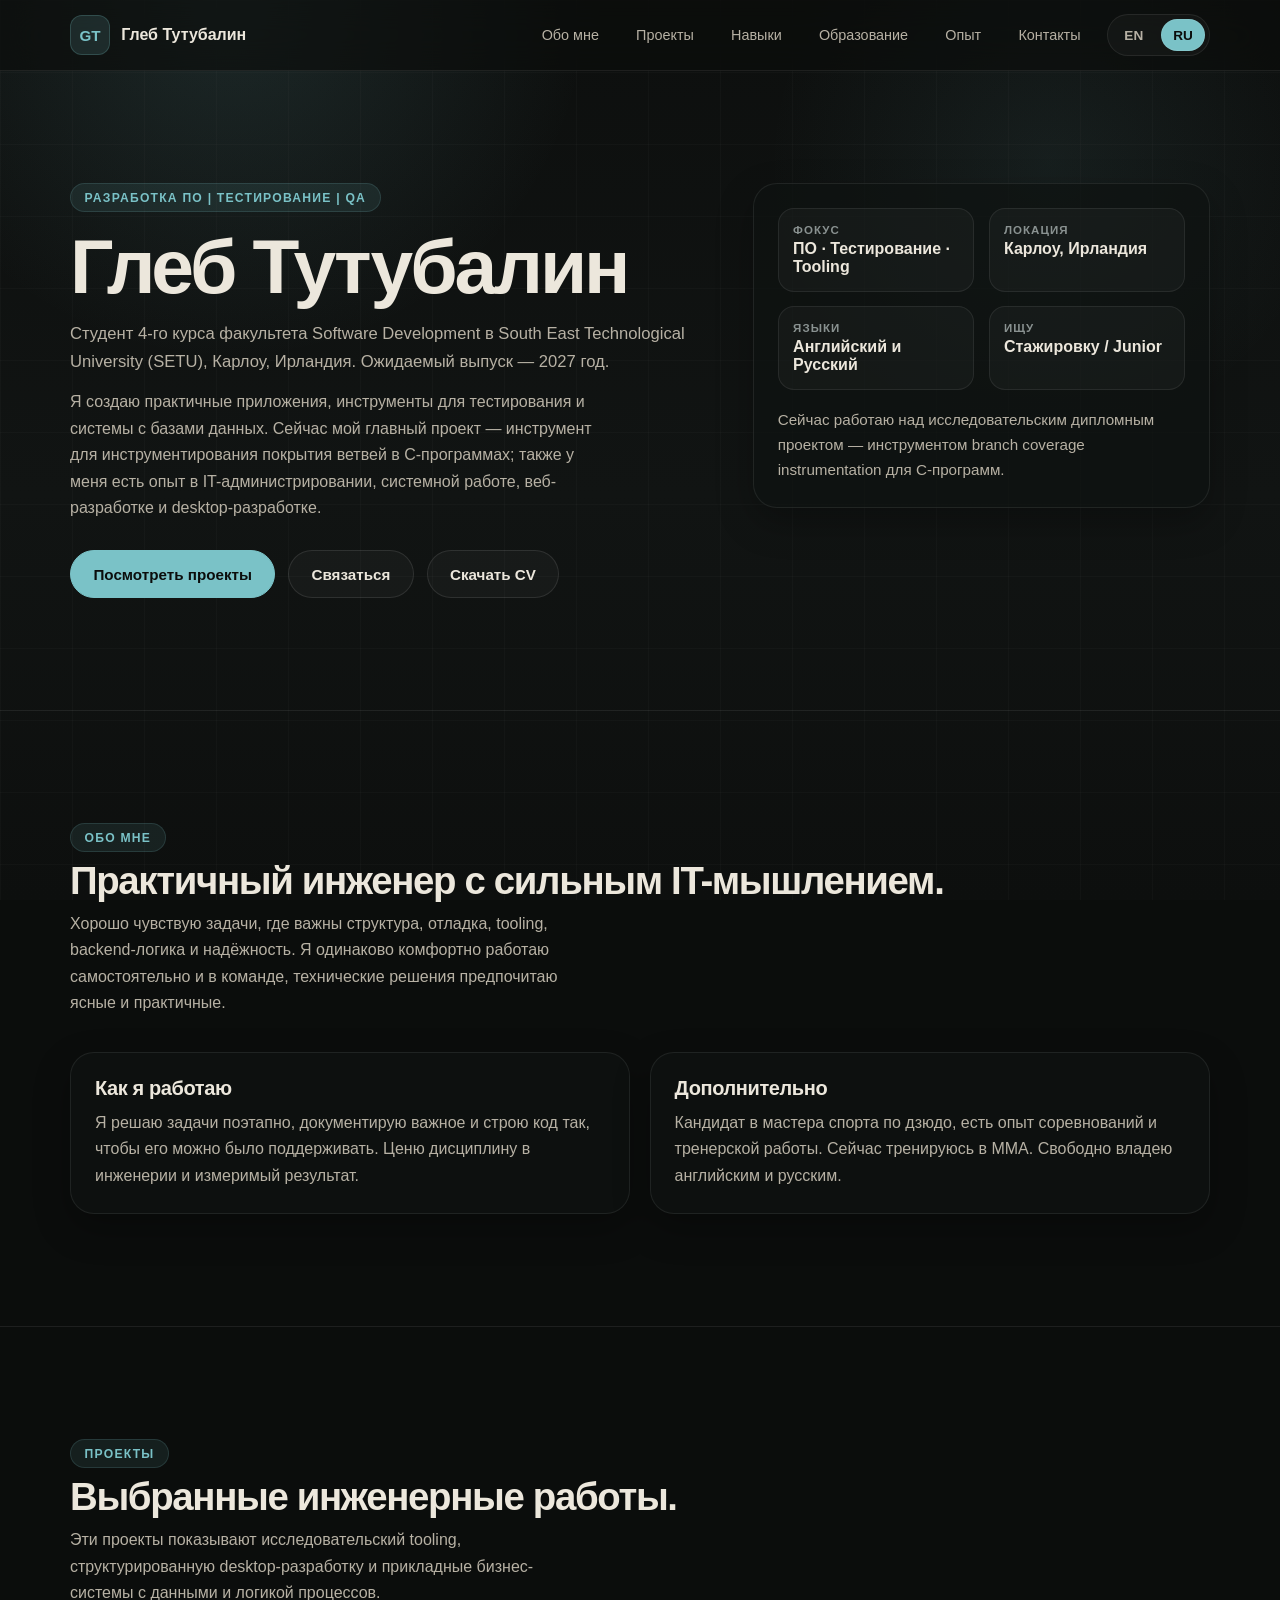
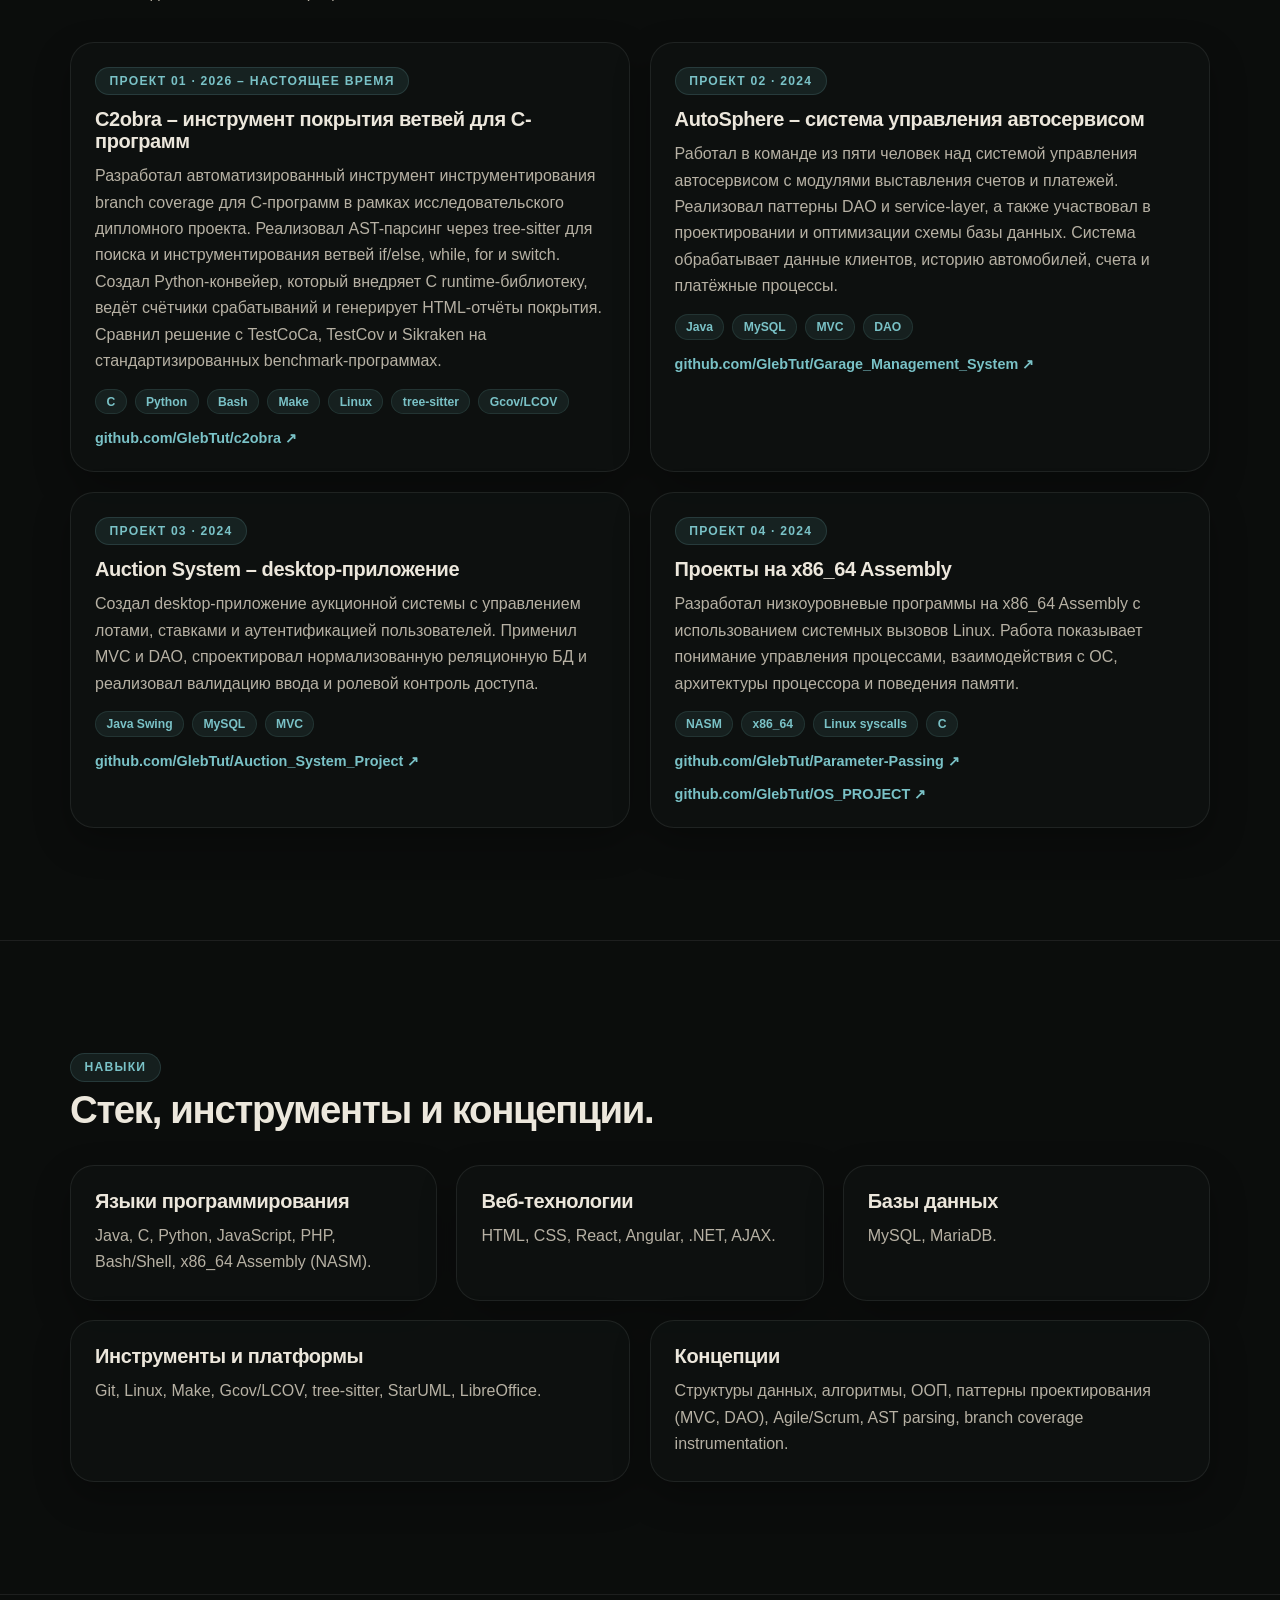
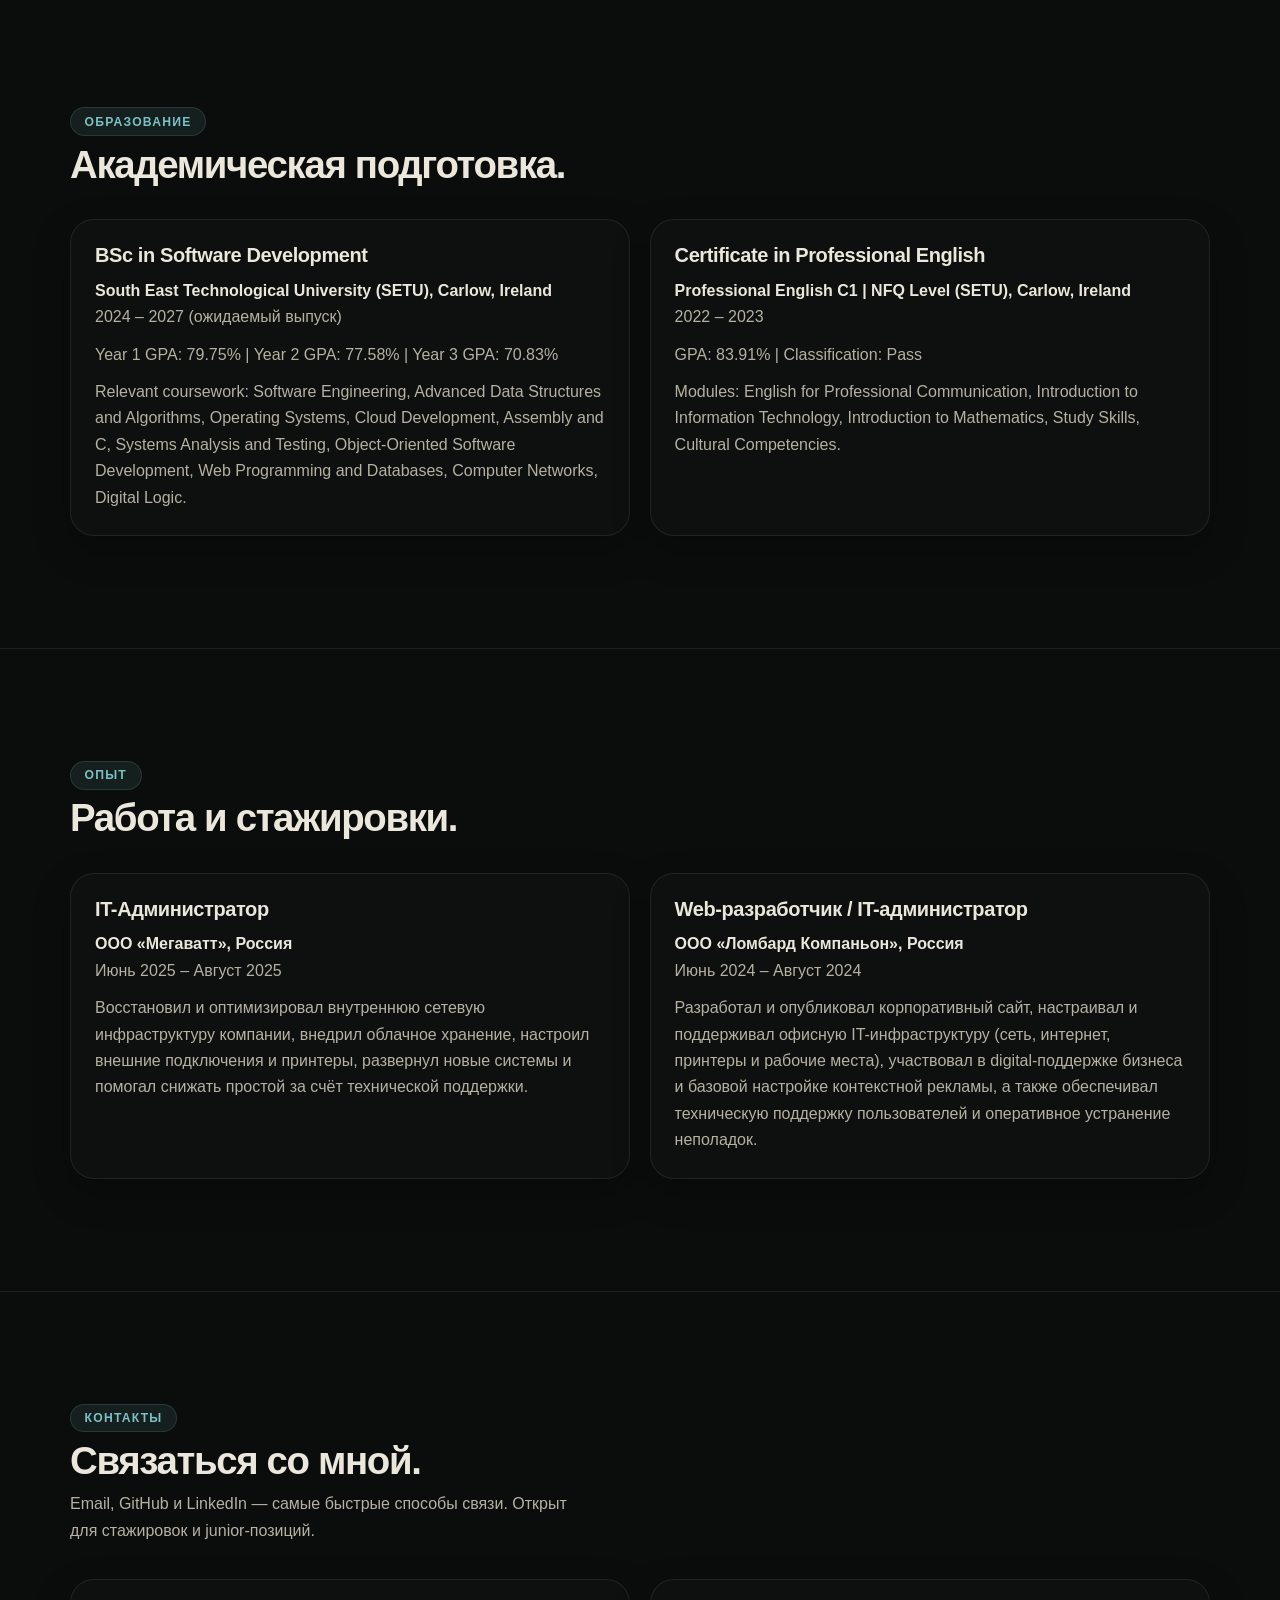
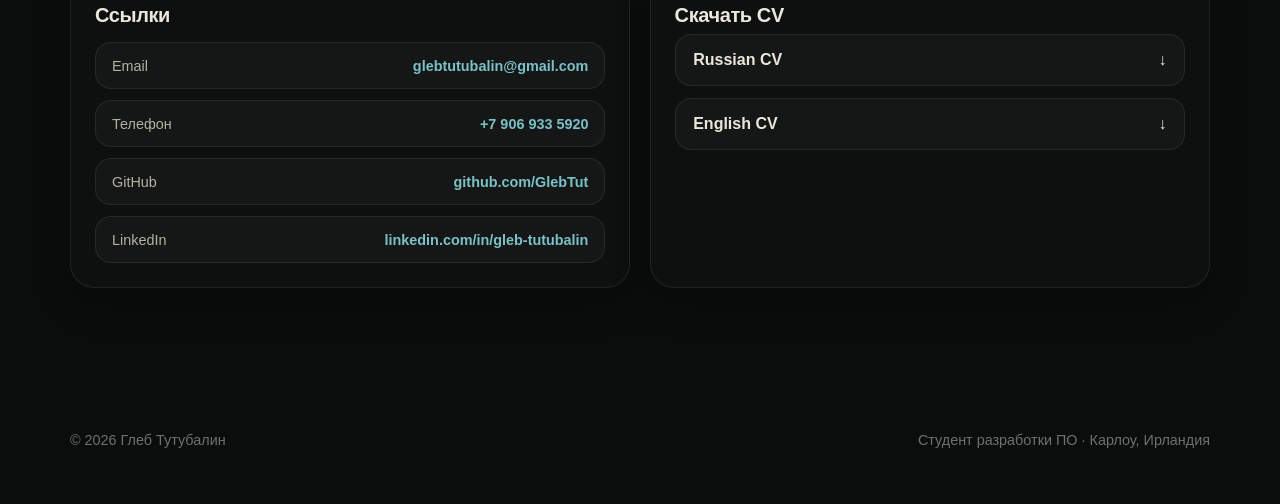
==== ru.html @ ca1bf6e6 "add portfolio website files" ====
<!DOCTYPE html>
<html lang="ru">
<head>
  <meta charset="UTF-8" />
  <meta name="viewport" content="width=device-width, initial-scale=1.0" />
  <title>Глеб Тутубалин | Студент разработки ПО</title>
  <meta name="description" content="Глеб Тутубалин — студент разработки ПО в SETU Carlow. Ориентирован на разработку ПО, тест-инжиниринг, QA и tooling." />
  <link rel="preconnect" href="https://api.fontshare.com">
  <link rel="stylesheet" href="https://api.fontshare.com/v2/css?f[]=satoshi@400,500,700,900&f[]=cabinet-grotesk@500,700,800&display=swap">
  <link rel="stylesheet" href="styles.css">
</head>
<body>
  <header class="topbar">
    <div class="container topbar-inner">
      <a class="brand" href="#top">
        <span class="logo-mark">GT</span><span>Глеб Тутубалин</span>
      </a>
      <nav class="nav">
        <a href="#about">Обо мне</a>
        <a href="#projects">Проекты</a>
        <a href="#skills">Навыки</a>
        <a href="#education">Образование</a>
        <a href="#experience">Опыт</a>
        <a href="#contact">Контакты</a>
        <span class="lang-switch" aria-label="Language switcher">
          <a href="./index.html">EN</a>
          <a class="active" href="./ru.html">RU</a>
        </span>
      </nav>
    </div>
  </header>
  <main>
    <section class="hero" id="top">
      <div class="container hero-grid">
        <div>
          <span class="eyebrow">Разработка ПО | Тестирование | QA</span>
          <h1>Глеб Тутубалин</h1>
          <p class="hero-sub">Студент 4-го курса факультета Software Development в South East Technological University (SETU), Карлоу, Ирландия. Ожидаемый выпуск — 2027 год.</p>
          <p class="hero-copy">Я создаю практичные приложения, инструменты для тестирования и системы с базами данных. Сейчас мой главный проект — инструмент для инструментирования покрытия ветвей в C-программах; также у меня есть опыт в IT-администрировании, системной работе, веб-разработке и desktop-разработке.</p>
          <div class="hero-actions">
            <a class="btn btn-primary" href="#projects">Посмотреть проекты</a>
            <a class="btn btn-ghost" href="#contact">Связаться</a>
            <a class="btn btn-ghost" href="#contact">Скачать CV</a>
          </div>
        </div>
        <aside class="panel">
          <div class="stats">
            <div class="stat">
              <span class="stat-key">Фокус</span>
              <span class="stat-val">ПО · Тестирование · Tooling</span>
            </div>
            <div class="stat">
              <span class="stat-key">Локация</span>
              <span class="stat-val">Карлоу, Ирландия</span>
            </div>
            <div class="stat">
              <span class="stat-key">Языки</span>
              <span class="stat-val">Английский и Русский</span>
            </div>
            <div class="stat">
              <span class="stat-key">Ищу</span>
              <span class="stat-val">Стажировку / Junior</span>
            </div>
          </div>
          <p class="panel-note">Сейчас работаю над исследовательским дипломным проектом — инструментом branch coverage instrumentation для C-программ.</p>
        </aside>
      </div>
    </section>

    <section id="about">
      <div class="container">
        <div class="section-head">
          <span class="eyebrow">Обо мне</span>
          <h2>Практичный инженер с сильным IT-мышлением.</h2>
          <p>Хорошо чувствую задачи, где важны структура, отладка, tooling, backend-логика и надёжность. Я одинаково комфортно работаю самостоятельно и в команде, технические решения предпочитаю ясные и практичные.</p>
        </div>
        <div class="grid2">
          <article class="card">
            <h3>Как я работаю</h3>
            <p>Я решаю задачи поэтапно, документирую важное и строю код так, чтобы его можно было поддерживать. Ценю дисциплину в инженерии и измеримый результат.</p>
          </article>
          <article class="card">
            <h3>Дополнительно</h3>
            <p>Кандидат в мастера спорта по дзюдо, есть опыт соревнований и тренерской работы. Сейчас тренируюсь в MMA. Свободно владею английским и русским.</p>
          </article>
        </div>
      </div>
    </section>

    <section id="projects">
      <div class="container">
        <div class="section-head">
          <span class="eyebrow">Проекты</span>
          <h2>Выбранные инженерные работы.</h2>
          <p>Эти проекты показывают исследовательский tooling, структурированную desktop-разработку и прикладные бизнес-системы с данными и логикой процессов.</p>
        </div>
        <div class="grid2" style="margin-bottom:1.2rem">
          <article class="card">
            <span class="eyebrow">Проект 01 · 2026 – настоящее время</span>
            <h3 style="margin-top:.8rem">C2obra – инструмент покрытия ветвей для C-программ</h3>
            <p>Разработал автоматизированный инструмент инструментирования branch coverage для C-программ в рамках исследовательского дипломного проекта. Реализовал AST-парсинг через tree-sitter для поиска и инструментирования ветвей if/else, while, for и switch. Создал Python-конвейер, который внедряет C runtime-библиотеку, ведёт счётчики срабатываний и генерирует HTML-отчёты покрытия. Сравнил решение с TestCoCa, TestCov и Sikraken на стандартизированных benchmark-программах.</p>
            <div class="tags">
              <span class="tag">C</span>
              <span class="tag">Python</span>
              <span class="tag">Bash</span>
              <span class="tag">Make</span>
              <span class="tag">Linux</span>
              <span class="tag">tree-sitter</span>
              <span class="tag">Gcov/LCOV</span>
            </div>
            <a class="repo-link" href="https://github.com/GlebTut/c2obra" target="_blank" rel="noopener noreferrer">github.com/GlebTut/c2obra ↗</a>
          </article>
          <article class="card">
            <span class="eyebrow">Проект 02 · 2024</span>
            <h3 style="margin-top:.8rem">AutoSphere – система управления автосервисом</h3>
            <p>Работал в команде из пяти человек над системой управления автосервисом с модулями выставления счетов и платежей. Реализовал паттерны DAO и service-layer, а также участвовал в проектировании и оптимизации схемы базы данных. Система обрабатывает данные клиентов, историю автомобилей, счета и платёжные процессы.</p>
            <div class="tags">
              <span class="tag">Java</span>
              <span class="tag">MySQL</span>
              <span class="tag">MVC</span>
              <span class="tag">DAO</span>
            </div>
            <a class="repo-link" href="https://github.com/GlebTut/Garage_Management_System" target="_blank" rel="noopener noreferrer">github.com/GlebTut/Garage_Management_System ↗</a>
          </article>
        </div>
        <div class="grid2">
          <article class="card">
            <span class="eyebrow">Проект 03 · 2024</span>
            <h3 style="margin-top:.8rem">Auction System – desktop-приложение</h3>
            <p>Создал desktop-приложение аукционной системы с управлением лотами, ставками и аутентификацией пользователей. Применил MVC и DAO, спроектировал нормализованную реляционную БД и реализовал валидацию ввода и ролевой контроль доступа.</p>
            <div class="tags">
              <span class="tag">Java Swing</span>
              <span class="tag">MySQL</span>
              <span class="tag">MVC</span>
            </div>
            <a class="repo-link" href="https://github.com/GlebTut/Auction_System_Project" target="_blank" rel="noopener noreferrer">github.com/GlebTut/Auction_System_Project ↗</a>
          </article>
          <article class="card">
            <span class="eyebrow">Проект 04 · 2024</span>
            <h3 style="margin-top:.8rem">Проекты на x86_64 Assembly</h3>
            <p>Разработал низкоуровневые программы на x86_64 Assembly с использованием системных вызовов Linux. Работа показывает понимание управления процессами, взаимодействия с ОС, архитектуры процессора и поведения памяти.</p>
            <div class="tags">
              <span class="tag">NASM</span>
              <span class="tag">x86_64</span>
              <span class="tag">Linux syscalls</span>
              <span class="tag">C</span>
            </div>
            <a class="repo-link" href="https://github.com/GlebTut/Parameter-Passing-Example---68000-to-x86_64-Conversion" target="_blank" rel="noopener noreferrer">github.com/GlebTut/Parameter-Passing ↗</a>
            <a class="repo-link" href="https://github.com/GlebTut/OS_PROJECT" target="_blank" rel="noopener noreferrer">github.com/GlebTut/OS_PROJECT ↗</a>
          </article>
        </div>
      </div>
    </section>

    <section id="skills">
      <div class="container">
        <div class="section-head">
          <span class="eyebrow">Навыки</span>
          <h2>Стек, инструменты и концепции.</h2>
        </div>
        <div class="grid3" style="margin-bottom:1.2rem">
          <article class="card">
            <h3>Языки программирования</h3>
            <p>Java, C, Python, JavaScript, PHP, Bash/Shell, x86_64 Assembly (NASM).</p>
          </article>
          <article class="card">
            <h3>Веб-технологии</h3>
            <p>HTML, CSS, React, Angular, .NET, AJAX.</p>
          </article>
          <article class="card">
            <h3>Базы данных</h3>
            <p>MySQL, MariaDB.</p>
          </article>
        </div>
        <div class="grid2">
          <article class="card">
            <h3>Инструменты и платформы</h3>
            <p>Git, Linux, Make, Gcov/LCOV, tree-sitter, StarUML, LibreOffice.</p>
          </article>
          <article class="card">
            <h3>Концепции</h3>
            <p>Структуры данных, алгоритмы, ООП, паттерны проектирования (MVC, DAO), Agile/Scrum, AST parsing, branch coverage instrumentation.</p>
          </article>
        </div>
      </div>
    </section>

    <section id="education">
      <div class="container">
        <div class="section-head">
          <span class="eyebrow">Образование</span>
          <h2>Академическая подготовка.</h2>
        </div>
        <div class="grid2">
          <article class="card">
            <h3>BSc in Software Development</h3>
            <p><strong>South East Technological University (SETU), Carlow, Ireland</strong><br>2024 – 2027 (ожидаемый выпуск)</p>
            <p style="margin-top:.7rem">Year 1 GPA: 79.75% | Year 2 GPA: 77.58% | Year 3 GPA: 70.83%</p>
            <p style="margin-top:.7rem">Relevant coursework: Software Engineering, Advanced Data Structures and Algorithms, Operating Systems, Cloud Development, Assembly and C, Systems Analysis and Testing, Object-Oriented Software Development, Web Programming and Databases, Computer Networks, Digital Logic.</p>
          </article>
          <article class="card">
            <h3>Certificate in Professional English</h3>
            <p><strong>Professional English C1 | NFQ Level (SETU), Carlow, Ireland</strong><br>2022 – 2023</p>
            <p style="margin-top:.7rem">GPA: 83.91% | Classification: Pass</p>
            <p style="margin-top:.7rem">Modules: English for Professional Communication, Introduction to Information Technology, Introduction to Mathematics, Study Skills, Cultural Competencies.</p>
          </article>
        </div>
      </div>
    </section>

    <section id="experience">
      <div class="container">
        <div class="section-head">
          <span class="eyebrow">Опыт</span>
          <h2>Работа и стажировки.</h2>
        </div>
        <div class="grid2">
          <article class="card">
            <h3>IT-Администратор</h3>
            <p><strong>ООО «Мегаватт», Россия</strong><br>Июнь 2025 – Август 2025</p>
            <p style="margin-top:.7rem">Восстановил и оптимизировал внутреннюю сетевую инфраструктуру компании, внедрил облачное хранение, настроил внешние подключения и принтеры, развернул новые системы и помогал снижать простой за счёт технической поддержки.</p>
          </article>
          <article class="card">
            <h3>Web-разработчик / IT-администратор </h3>
            <p><strong>ООО «Ломбард Компаньон», Россия</strong><br>Июнь 2024 – Август 2024</p>
            <p style="margin-top:.7rem">Разработал и опубликовал корпоративный сайт, настраивал и поддерживал офисную IT-инфраструктуру (сеть, интернет, принтеры и рабочие места), участвовал в digital-поддержке бизнеса и базовой настройке контекстной рекламы, а также обеспечивал техническую поддержку пользователей и оперативное устранение неполадок.</p>
          </article>
        </div>
      </div>
    </section>

    <section id="contact">
      <div class="container">
        <div class="section-head">
          <span class="eyebrow">Контакты</span>
          <h2>Связаться со мной.</h2>
          <p>Email, GitHub и LinkedIn — самые быстрые способы связи. Открыт для стажировок и junior-позиций.</p>
        </div>
        <div class="grid2">
          <article class="card">
            <h3>Ссылки</h3>
            <div class="links" style="margin-top:1rem">
              <a class="link-row" href="mailto:glebtutubalin@gmail.com">
                <span>Email</span>
                <span>glebtutubalin@gmail.com</span>
              </a>
              <a class="link-row" href="tel:+353874342849">
                <span>Телефон</span>
                <span>+7 906 933 5920</span>
              </a>
              <a class="link-row" href="https://github.com/GlebTut" target="_blank" rel="noopener noreferrer">
                <span>GitHub</span>
                <span>github.com/GlebTut</span>
              </a>
              <a class="link-row" href="https://www.linkedin.com/in/gleb-tutubalin/" target="_blank" rel="noopener noreferrer">
                <span>LinkedIn</span>
                <span>linkedin.com/in/gleb-tutubalin</span>
              </a>
            </div>
          </article>
          <article class="card">
            <h3>Скачать CV</h3>
            <div class="downloads">
              <a class="dl-btn" href="./Gleb-Tutubalin-CV-RU.pdf" download>
                <span>Russian CV</span>
                <span>↓</span>
              </a>
              <a class="dl-btn" href="./Gleb-Tutubalin-CV-EN.pdf" download>
                <span>English CV</span>
                <span>↓</span>
              </a>
            </div>
          </article>
        </div>
      </div>
    </section>
  </main>
  <footer class="footer">
    <div class="container footer-inner">
      <span>© 2026 Глеб Тутубалин</span>
      <span>Студент разработки ПО · Карлоу, Ирландия</span>
    </div>
  </footer>
</body>
</html>
---- styles.css ----
:root {
  --text:#ece7dc;
  --muted:#b7b1a4;
  --accent:#7ac2c7;
  --line:rgba(255,255,255,.08);
  --card:rgba(15,18,17,.72);
  --w:1140px;
}

* {
  box-sizing:border-box;
  margin:0;
  padding:0;
}

html {
  scroll-behavior:smooth;
}

body {
  font-family:'Satoshi',sans-serif;
  color:var(--text);
  background:#0b0d0c;
  min-height:100vh;
  overflow-x:hidden;
}

a {
  color:inherit;
  text-decoration:none;
}

strong {
  color:var(--text);
}

body::before {
  content: '';
  position: fixed;
  inset: 0;
  background:
    linear-gradient(to right, rgba(255,255,255,.018) 1px, transparent 1px) 0 0 / 72px 72px,
    linear-gradient(to bottom, rgba(255,255,255,.018) 1px, transparent 1px) 0 0 / 72px 72px,
    radial-gradient(circle at 18% 0%, rgba(122,194,199,.14), transparent 26%),
    radial-gradient(circle at 82% 18%, rgba(122,194,199,.08), transparent 22%),
    linear-gradient(180deg, #0d0f0e 0%, #111413 55%, #0d0f0e 100%);
  z-index: -1;
}

.container {
  width:min(calc(100% - 2rem), var(--w));
  margin:0 auto;
}

.topbar {
  position:sticky;
  top:0;
  z-index:50;
  backdrop-filter:blur(18px);
  background:rgba(11,13,12,.65);
  border-bottom:1px solid var(--line);
}

.topbar-inner {
  display:flex;
  justify-content:space-between;
  align-items:center;
  padding:.9rem 0;
  gap:1rem;
}

.brand {
  display:flex;
  align-items:center;
  gap:.7rem;
  font-weight:800;
  font-size:1rem;
}

.logo-mark {
  width:40px;
  height:40px;
  border-radius:12px;
  background:rgba(122,194,199,.14);
  border:1px solid rgba(122,194,199,.22);
  display:grid;
  place-items:center;
  color:var(--accent);
  font-weight:900;
  font-size:.95rem;
}

.nav {
  display:flex;
  flex-wrap:wrap;
  gap:.4rem;
  align-items:center;
}

.nav a {
  padding:.6rem .9rem;
  border-radius:999px;
  color:var(--muted);
  border:1px solid transparent;
  font-size:.9rem;
  transition:.2s;
}

.nav a:hover,
.nav a.active {
  color:var(--text);
  border-color:var(--line);
  background:rgba(255,255,255,.03);
}

.lang-switch {
  display:inline-flex;
  gap:.35rem;
  margin-left:.3rem;
  padding:.25rem;
  border-radius:999px;
  border:1px solid var(--line);
  background:rgba(255,255,255,.03);
}

.lang-switch a {
  padding:.45rem .7rem;
  border-radius:999px;
  color:var(--muted);
  font-size:.85rem;
  font-weight:800;
}

.lang-switch a.active {
  background:var(--accent);
  color:#0b0d0c;
}

section {
  padding:clamp(4rem,9vw,7rem) 0;
  border-bottom:1px solid var(--line);
}

section:last-child {
  border-bottom:none;
}

.hero {
  padding-top:clamp(4rem,10vw,7rem);
}

.hero-grid {
  display:grid;
  grid-template-columns:1.15fr .85fr;
  gap:clamp(2rem,5vw,4rem);
  align-items:start;
}

.eyebrow {
  display:inline-flex;
  align-items:center;
  padding:.4rem .85rem;
  border-radius:999px;
  background:rgba(122,194,199,.1);
  border:1px solid rgba(122,194,199,.16);
  color:var(--accent);
  font-size:.76rem;
  font-weight:800;
  letter-spacing:.1em;
  text-transform:uppercase;
}

h1,
h2,
h3 {
  font-family:'Cabinet Grotesk','Satoshi',sans-serif;
}

h1 {
  font-size:clamp(3.2rem,6vw,6rem);
  line-height:.95;
  letter-spacing:-.04em;
  margin-top:1.1rem;
}

h2 {
  font-size:clamp(2rem,3vw,3rem);
  line-height:1.0;
  letter-spacing:-.035em;
}

h3 {
  font-size:1.25rem;
  letter-spacing:-.02em;
  line-height:1.1;
  color:var(--text);
}

.hero-sub,
.hero-copy,
.section-head p,
.card p,
.panel-note {
  color:var(--muted);
  line-height:1.65;
}

.hero-sub {
  margin-top:1.1rem;
  font-size:clamp(1rem,1.3vw,1.15rem);
}

.hero-copy {
  margin-top:.9rem;
  max-width:60ch;
}

.hero-actions {
  display:flex;
  flex-wrap:wrap;
  gap:.8rem;
  margin-top:1.8rem;
}

.btn {
  min-height:48px;
  display:inline-flex;
  align-items:center;
  justify-content:center;
  padding:.9rem 1.4rem;
  border-radius:999px;
  font-weight:800;
  font-size:.95rem;
  border:1px solid rgba(255,255,255,.1);
  transition:.2s;
  cursor:pointer;
}

.btn:hover {
  transform:translateY(-2px);
}

.btn-primary {
  background:var(--accent);
  color:#0b0d0c;
  border-color:var(--accent);
}

.btn-ghost {
  background:rgba(255,255,255,.03);
}

.panel,
.card {
  background:var(--card);
  border:1px solid var(--line);
  border-radius:24px;
  box-shadow:0 14px 36px rgba(0,0,0,.28);
}

.panel {
  padding:1.5rem;
}

.stats {
  display:grid;
  grid-template-columns:1fr 1fr;
  gap:.9rem;
}

.stat {
  padding:.9rem;
  border-radius:16px;
  background:rgba(255,255,255,.03);
  border:1px solid var(--line);
}

.stat-key {
  display:block;
  font-size:.72rem;
  text-transform:uppercase;
  letter-spacing:.09em;
  color:#8a9291;
  font-weight:800;
}

.stat-val {
  display:block;
  margin-top:.3rem;
  font-weight:700;
  font-size:1rem;
}

.panel-note {
  margin-top:1.1rem;
  font-size:.95rem;
}

.card {
  padding:1.5rem;
  transition:transform .2s, border-color .2s;
}

.card:hover {
  transform:translateY(-3px);
  border-color:rgba(122,194,199,.14);
}

.card p {
  margin-top:.7rem;
}

.card h3 {
  margin-bottom:.5rem;
}

.grid2 {
  display:grid;
  grid-template-columns:1fr 1fr;
  gap:1.2rem;
}

.grid3 {
  display:grid;
  grid-template-columns:1fr 1fr 1fr;
  gap:1.2rem;
}

.section-head {
  margin-bottom:2.2rem;
}

.section-head h2 {
  margin-top:.6rem;
}

.section-head p {
  margin-top:.7rem;
  max-width:56ch;
}

.tags {
  display:flex;
  flex-wrap:wrap;
  gap:.5rem;
  margin-top:.9rem;
}

.tag {
  padding:.3rem .65rem;
  border-radius:999px;
  background:rgba(122,194,199,.09);
  border:1px solid rgba(122,194,199,.12);
  color:var(--accent);
  font-size:.76rem;
  font-weight:800;
}

.repo-link {
  display:inline-flex;
  align-items:center;
  gap:.4rem;
  margin-top:1rem;
  color:var(--accent);
  font-weight:800;
  font-size:.9rem;
}

.repo-link:hover {
  text-decoration:underline;
}

.link-row {
  display:flex;
  justify-content:space-between;
  align-items:center;
  gap:1rem;
  padding:.9rem 1rem;
  border-radius:16px;
  background:rgba(255,255,255,.03);
  border:1px solid var(--line);
  transition:.2s;
}

.link-row:hover {
  border-color:rgba(122,194,199,.22);
  background:rgba(122,194,199,.05);
}

.link-row span:first-child {
  color:var(--muted);
  font-size:.9rem;
}

.link-row span:last-child {
  color:var(--accent);
  font-weight:700;
  font-size:.9rem;
}

.links,
.downloads {
  display:grid;
  gap:.7rem;
}

.dl-btn {
  display:flex;
  justify-content:space-between;
  align-items:center;
  padding:1rem 1.1rem;
  border-radius:16px;
  background:rgba(255,255,255,.03);
  border:1px solid var(--line);
  font-weight:700;
  transition:.2s;
}

.dl-btn:hover {
  border-color:rgba(122,194,199,.22);
  background:rgba(122,194,199,.05);
  color:var(--accent);
}

.footer {
  padding:2rem 0 3.5rem;
  color:#6b7170;
  font-size:.9rem;
}

.footer-inner {
  display:flex;
  justify-content:space-between;
  flex-wrap:wrap;
  gap:1rem;
}

@media (max-width:980px) {
  .hero-grid,
  .grid2,
  .grid3 {
    grid-template-columns:1fr;
  }

  .topbar-inner {
    flex-direction:column;
    align-items:flex-start;
  }

  .nav {
    justify-content:flex-start;
  }

  .stats {
    grid-template-columns:1fr 1fr;
  }
}

@media (max-width:580px) {
  .stats {
    grid-template-columns:1fr;
  }

  .footer-inner {
    flex-direction:column;
  }
}
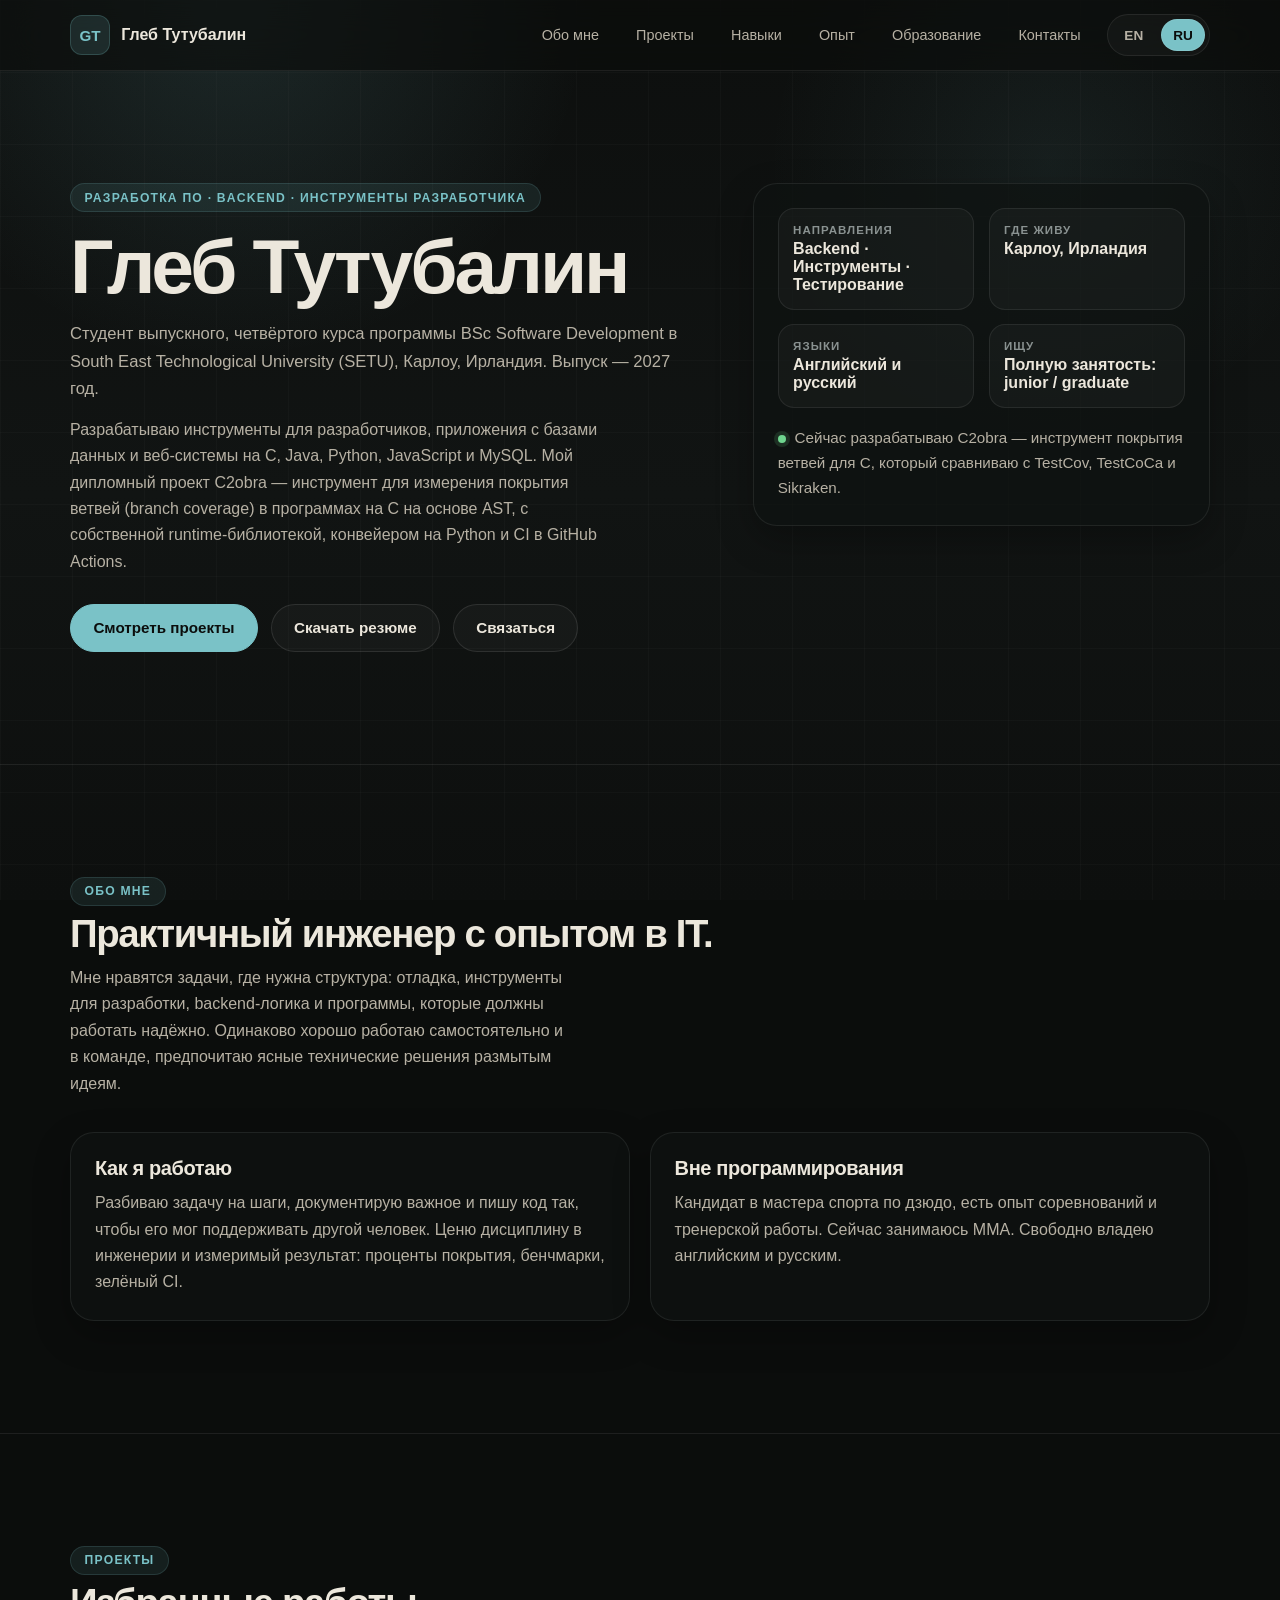
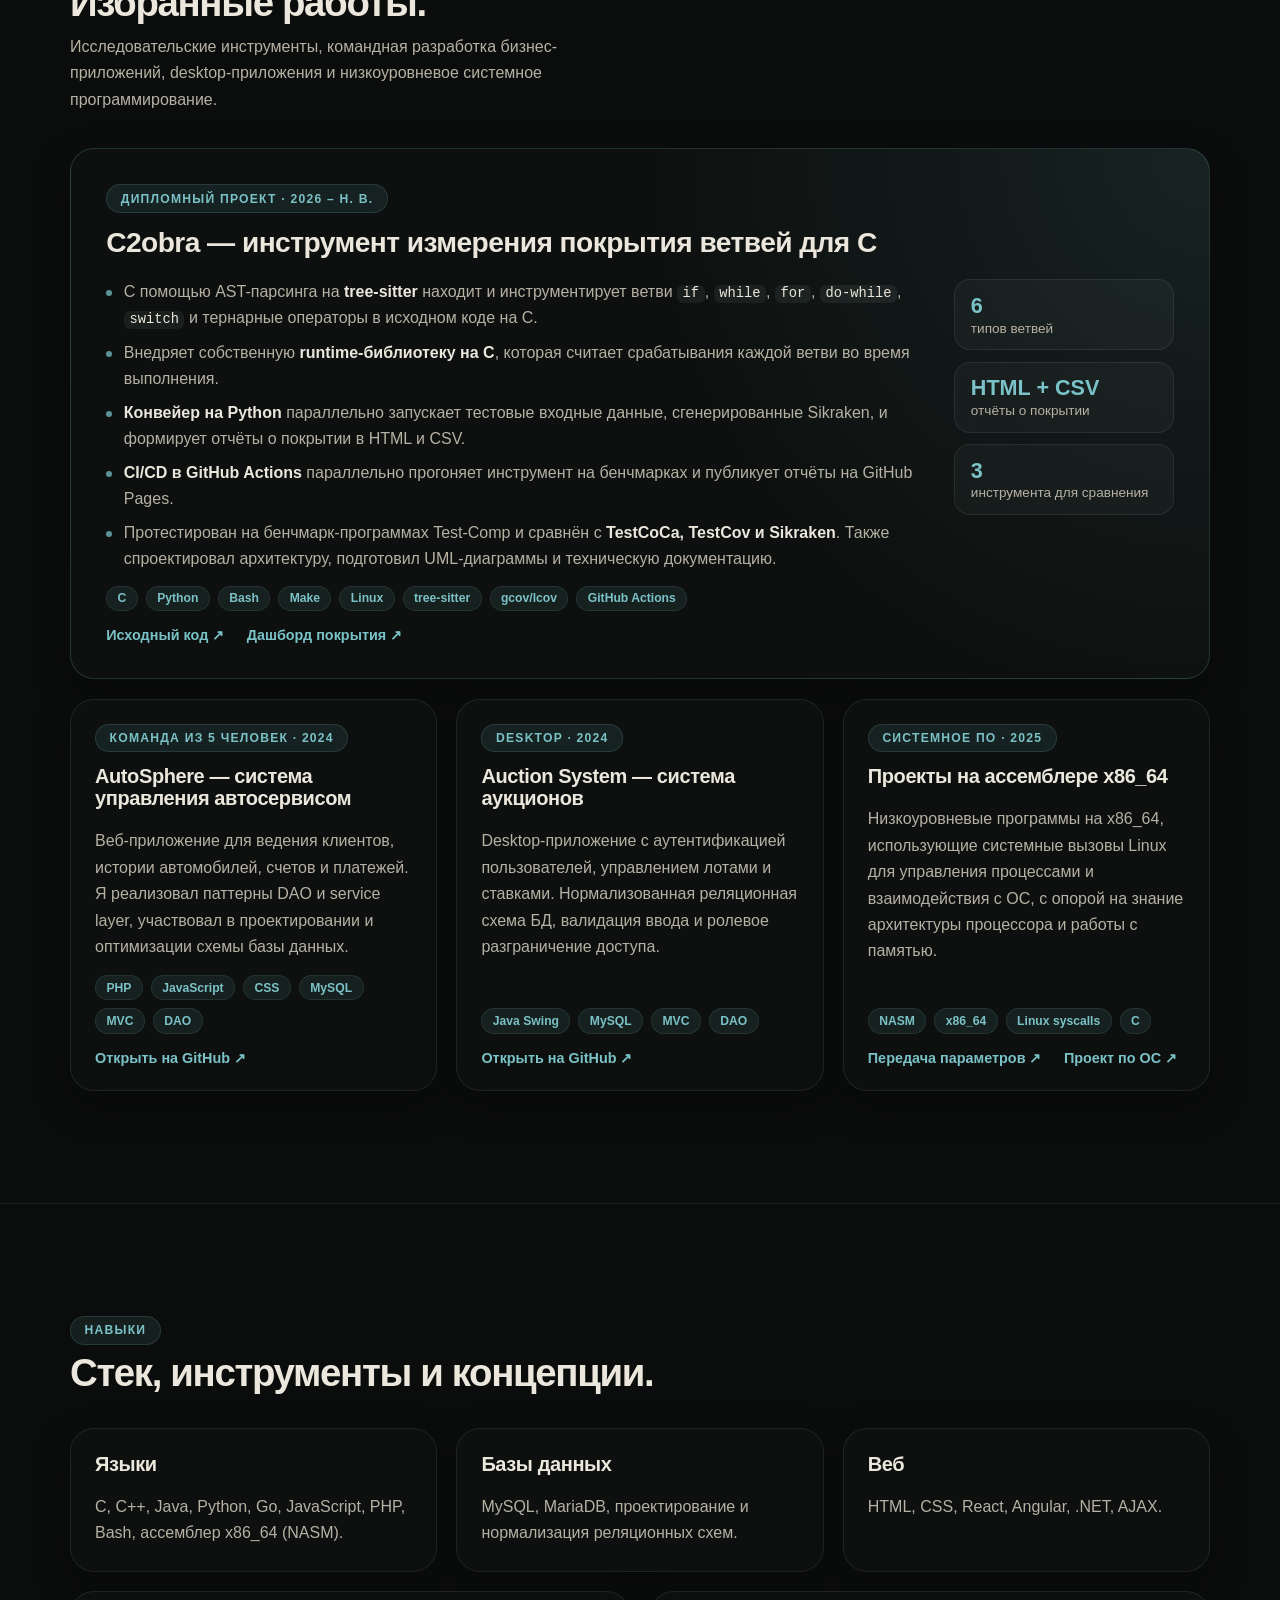
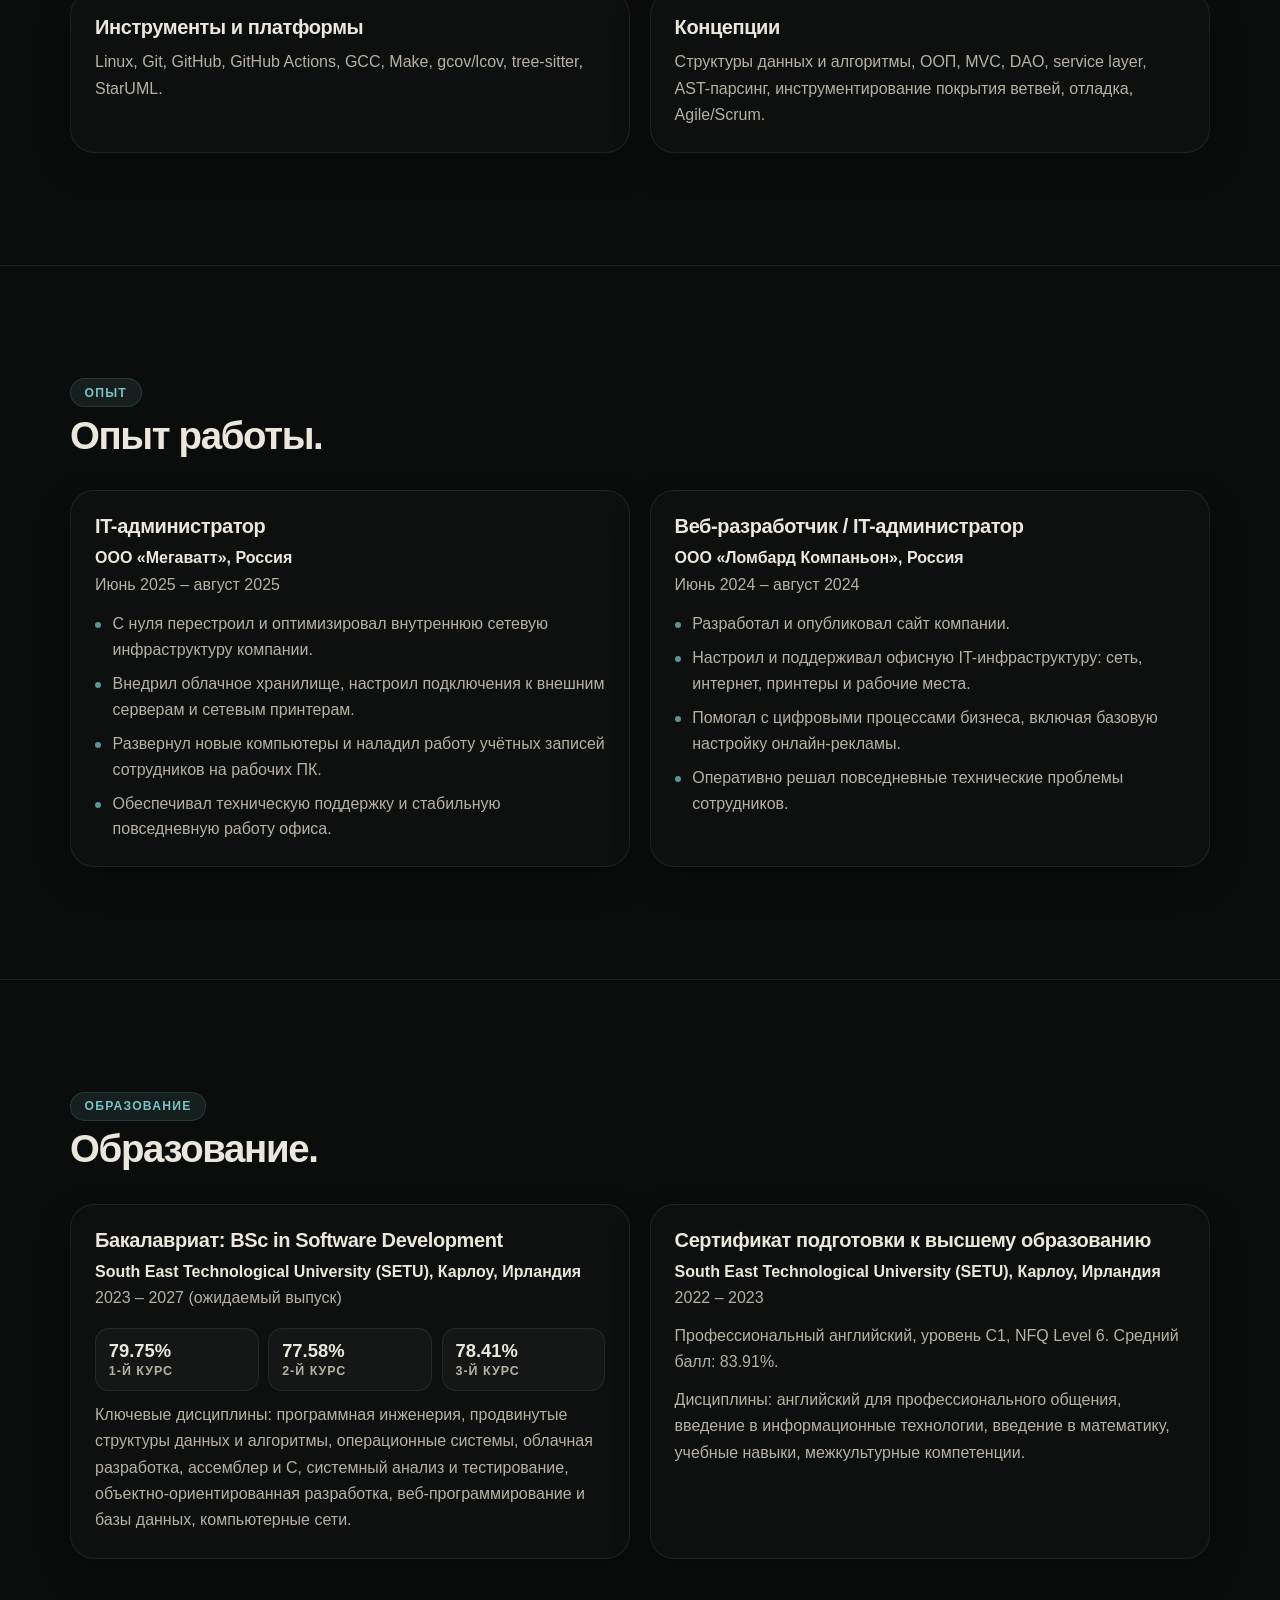
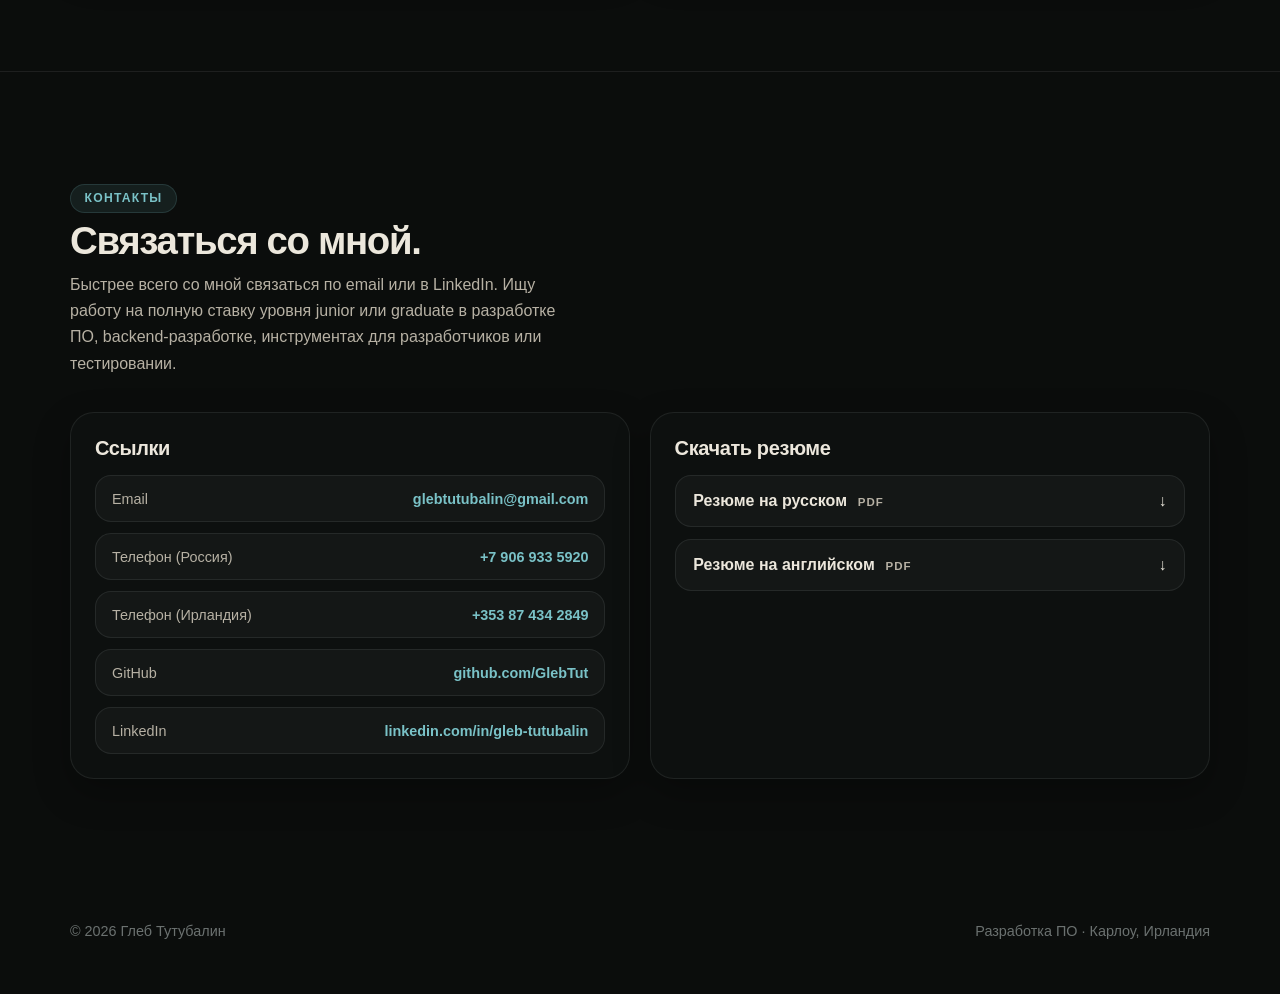
==== commit 345243ad: "Update website and CVs" ====
--- a/ru.html
+++ b/ru.html
@@ -3,66 +3,83 @@
 <head>
   <meta charset="UTF-8" />
   <meta name="viewport" content="width=device-width, initial-scale=1.0" />
-  <title>Глеб Тутубалин | Студент разработки ПО</title>
-  <meta name="description" content="Глеб Тутубалин — студент разработки ПО в SETU Carlow. Ориентирован на разработку ПО, тест-инжиниринг, QA и tooling." />
-  <link rel="preconnect" href="https://api.fontshare.com">
+  <title>Глеб Тутубалин | Junior Software Engineer</title>
+  <meta name="description" content="Глеб Тутубалин — студент выпускного курса BSc Software Development в SETU (Карлоу, Ирландия). Ищу junior/graduate-позицию в разработке ПО, backend-разработке, инструментах для разработчиков и тестировании." />
+  <meta name="author" content="Глеб Тутубалин" />
+  <meta name="theme-color" content="#0b0d0c" />
+  <link rel="canonical" href="https://glebtut.github.io/GlebTut/ru.html" />
+  <link rel="alternate" hreflang="en" href="https://glebtut.github.io/GlebTut/" />
+  <link rel="alternate" hreflang="ru" href="https://glebtut.github.io/GlebTut/ru.html" />
+  <link rel="alternate" hreflang="x-default" href="https://glebtut.github.io/GlebTut/" />
+
+  <meta property="og:type" content="website" />
+  <meta property="og:title" content="Глеб Тутубалин | Junior Software Engineer" />
+  <meta property="og:description" content="Студент выпускного курса Software Development в SETU Carlow. Автор C2obra — инструмента для измерения покрытия ветвей в программах на C." />
+  <meta property="og:url" content="https://glebtut.github.io/GlebTut/ru.html" />
+  <meta property="og:locale" content="ru_RU" />
+  <meta property="og:locale:alternate" content="en_IE" />
+
+  <link rel="icon" href="data:image/svg+xml,%3Csvg xmlns='http://www.w3.org/2000/svg' viewBox='0 0 64 64'%3E%3Crect width='64' height='64' rx='16' fill='%230b0d0c'/%3E%3Ctext x='50%25' y='54%25' dominant-baseline='middle' text-anchor='middle' font-family='Arial,sans-serif' font-weight='900' font-size='28' fill='%237ac2c7'%3EGT%3C/text%3E%3C/svg%3E" />
+  <link rel="preconnect" href="https://api.fontshare.com" crossorigin>
   <link rel="stylesheet" href="https://api.fontshare.com/v2/css?f[]=satoshi@400,500,700,900&f[]=cabinet-grotesk@500,700,800&display=swap">
   <link rel="stylesheet" href="styles.css">
 </head>
 <body>
+  <a class="skip-link" href="#main">Перейти к содержимому</a>
+
   <header class="topbar">
     <div class="container topbar-inner">
-      <a class="brand" href="#top">
-        <span class="logo-mark">GT</span><span>Глеб Тутубалин</span>
-      </a>
-      <nav class="nav">
+      <a class="brand" href="#top"><span class="logo-mark" aria-hidden="true">GT</span><span>Глеб Тутубалин</span></a>
+      <nav class="nav" aria-label="Основное меню">
         <a href="#about">Обо мне</a>
         <a href="#projects">Проекты</a>
         <a href="#skills">Навыки</a>
+        <a href="#experience">Опыт</a>
         <a href="#education">Образование</a>
-        <a href="#experience">Опыт</a>
         <a href="#contact">Контакты</a>
-        <span class="lang-switch" aria-label="Language switcher">
-          <a href="./index.html">EN</a>
-          <a class="active" href="./ru.html">RU</a>
+        <span class="lang-switch" role="group" aria-label="Язык">
+          <a href="./index.html" hreflang="en" lang="en">EN</a>
+          <a class="active" href="./ru.html" hreflang="ru" lang="ru" aria-current="page">RU</a>
         </span>
       </nav>
     </div>
   </header>
-  <main>
+
+  <main id="main">
+
     <section class="hero" id="top">
       <div class="container hero-grid">
         <div>
-          <span class="eyebrow">Разработка ПО | Тестирование | QA</span>
+          <span class="eyebrow">Разработка ПО · Backend · Инструменты разработчика</span>
           <h1>Глеб Тутубалин</h1>
-          <p class="hero-sub">Студент 4-го курса факультета Software Development в South East Technological University (SETU), Карлоу, Ирландия. Ожидаемый выпуск — 2027 год.</p>
-          <p class="hero-copy">Я создаю практичные приложения, инструменты для тестирования и системы с базами данных. Сейчас мой главный проект — инструмент для инструментирования покрытия ветвей в C-программах; также у меня есть опыт в IT-администрировании, системной работе, веб-разработке и desktop-разработке.</p>
+          <p class="hero-sub">Студент выпускного, четвёртого курса программы BSc Software Development в South East Technological University (SETU), Карлоу, Ирландия. Выпуск — 2027 год.</p>
+          <p class="hero-copy">Разрабатываю инструменты для разработчиков, приложения с базами данных и веб-системы на C, Java, Python, JavaScript и MySQL. Мой дипломный проект C2obra — инструмент для измерения покрытия ветвей (branch coverage) в программах на C на основе AST, с собственной runtime-библиотекой, конвейером на Python и CI в GitHub Actions.</p>
           <div class="hero-actions">
-            <a class="btn btn-primary" href="#projects">Посмотреть проекты</a>
+            <a class="btn btn-primary" href="#projects">Смотреть проекты</a>
+            <a class="btn btn-ghost" href="./assets/Gleb-Tutubalin-CV-RU.pdf" download>Скачать резюме</a>
             <a class="btn btn-ghost" href="#contact">Связаться</a>
-            <a class="btn btn-ghost" href="#contact">Скачать CV</a>
-          </div>
-        </div>
-        <aside class="panel">
+          </div>
+        </div>
+        <aside class="panel" aria-label="Кратко обо мне">
           <div class="stats">
             <div class="stat">
-              <span class="stat-key">Фокус</span>
-              <span class="stat-val">ПО · Тестирование · Tooling</span>
+              <span class="stat-key">Направления</span>
+              <span class="stat-val">Backend · Инструменты · Тестирование</span>
             </div>
             <div class="stat">
-              <span class="stat-key">Локация</span>
+              <span class="stat-key">Где живу</span>
               <span class="stat-val">Карлоу, Ирландия</span>
             </div>
             <div class="stat">
               <span class="stat-key">Языки</span>
-              <span class="stat-val">Английский и Русский</span>
+              <span class="stat-val">Английский и русский</span>
             </div>
             <div class="stat">
               <span class="stat-key">Ищу</span>
-              <span class="stat-val">Стажировку / Junior</span>
-            </div>
-          </div>
-          <p class="panel-note">Сейчас работаю над исследовательским дипломным проектом — инструментом branch coverage instrumentation для C-программ.</p>
+              <span class="stat-val">Полную занятость: junior / graduate</span>
+            </div>
+          </div>
+          <p class="panel-note"><span class="status-dot" aria-hidden="true"></span>Сейчас разрабатываю C2obra — инструмент покрытия ветвей для C, который сравниваю с TestCov, TestCoCa и Sikraken.</p>
         </aside>
       </div>
     </section>
@@ -71,17 +88,17 @@
       <div class="container">
         <div class="section-head">
           <span class="eyebrow">Обо мне</span>
-          <h2>Практичный инженер с сильным IT-мышлением.</h2>
-          <p>Хорошо чувствую задачи, где важны структура, отладка, tooling, backend-логика и надёжность. Я одинаково комфортно работаю самостоятельно и в команде, технические решения предпочитаю ясные и практичные.</p>
+          <h2>Практичный инженер с опытом в IT.</h2>
+          <p>Мне нравятся задачи, где нужна структура: отладка, инструменты для разработки, backend-логика и программы, которые должны работать надёжно. Одинаково хорошо работаю самостоятельно и в команде, предпочитаю ясные технические решения размытым идеям.</p>
         </div>
         <div class="grid2">
           <article class="card">
             <h3>Как я работаю</h3>
-            <p>Я решаю задачи поэтапно, документирую важное и строю код так, чтобы его можно было поддерживать. Ценю дисциплину в инженерии и измеримый результат.</p>
-          </article>
-          <article class="card">
-            <h3>Дополнительно</h3>
-            <p>Кандидат в мастера спорта по дзюдо, есть опыт соревнований и тренерской работы. Сейчас тренируюсь в MMA. Свободно владею английским и русским.</p>
+            <p>Разбиваю задачу на шаги, документирую важное и пишу код так, чтобы его мог поддерживать другой человек. Ценю дисциплину в инженерии и измеримый результат: проценты покрытия, бенчмарки, зелёный CI.</p>
+          </article>
+          <article class="card">
+            <h3>Вне программирования</h3>
+            <p>Кандидат в мастера спорта по дзюдо, есть опыт соревнований и тренерской работы. Сейчас занимаюсь MMA. Свободно владею английским и русским.</p>
           </article>
         </div>
       </div>
@@ -91,62 +108,86 @@
       <div class="container">
         <div class="section-head">
           <span class="eyebrow">Проекты</span>
-          <h2>Выбранные инженерные работы.</h2>
-          <p>Эти проекты показывают исследовательский tooling, структурированную desktop-разработку и прикладные бизнес-системы с данными и логикой процессов.</p>
-        </div>
-        <div class="grid2" style="margin-bottom:1.2rem">
-          <article class="card">
-            <span class="eyebrow">Проект 01 · 2026 – настоящее время</span>
-            <h3 style="margin-top:.8rem">C2obra – инструмент покрытия ветвей для C-программ</h3>
-            <p>Разработал автоматизированный инструмент инструментирования branch coverage для C-программ в рамках исследовательского дипломного проекта. Реализовал AST-парсинг через tree-sitter для поиска и инструментирования ветвей if/else, while, for и switch. Создал Python-конвейер, который внедряет C runtime-библиотеку, ведёт счётчики срабатываний и генерирует HTML-отчёты покрытия. Сравнил решение с TestCoCa, TestCov и Sikraken на стандартизированных benchmark-программах.</p>
+          <h2>Избранные работы.</h2>
+          <p>Исследовательские инструменты, командная разработка бизнес-приложений, desktop-приложения и низкоуровневое системное программирование.</p>
+        </div>
+
+        <article class="card card-featured">
+          <div class="card-featured-head">
+            <span class="eyebrow">Дипломный проект · 2026 – н. в.</span>
+          </div>
+          <h3>C2obra — инструмент измерения покрытия ветвей для C</h3>
+          <div class="featured-body">
+            <ul class="points">
+              <li>С помощью AST-парсинга на <strong>tree-sitter</strong> находит и инструментирует ветви <code>if</code>, <code>while</code>, <code>for</code>, <code>do-while</code>, <code>switch</code> и тернарные операторы в исходном коде на C.</li>
+              <li>Внедряет собственную <strong>runtime-библиотеку на C</strong>, которая считает срабатывания каждой ветви во время выполнения.</li>
+              <li><strong>Конвейер на Python</strong> параллельно запускает тестовые входные данные, сгенерированные Sikraken, и формирует отчёты о покрытии в HTML и CSV.</li>
+              <li><strong>CI/CD в GitHub Actions</strong> параллельно прогоняет инструмент на бенчмарках и публикует отчёты на GitHub Pages.</li>
+              <li>Протестирован на бенчмарк-программах Test-Comp и сравнён с <strong>TestCoCa, TestCov и Sikraken</strong>. Также спроектировал архитектуру, подготовил UML-диаграммы и техническую документацию.</li>
+            </ul>
+            <dl class="facts">
+              <div><dt>6</dt><dd>типов ветвей</dd></div>
+              <div><dt>HTML + CSV</dt><dd>отчёты о покрытии</dd></div>
+              <div><dt>3</dt><dd>инструмента для сравнения</dd></div>
+            </dl>
+          </div>
+          <div class="tags">
+            <span class="tag">C</span>
+            <span class="tag">Python</span>
+            <span class="tag">Bash</span>
+            <span class="tag">Make</span>
+            <span class="tag">Linux</span>
+            <span class="tag">tree-sitter</span>
+            <span class="tag">gcov/lcov</span>
+            <span class="tag">GitHub Actions</span>
+          </div>
+          <div class="repo-links">
+            <a class="repo-link" href="https://github.com/GlebTut/c2obra" target="_blank" rel="noopener noreferrer">Исходный код ↗</a>
+            <a class="repo-link" href="https://glebtut.github.io/c2obra/" target="_blank" rel="noopener noreferrer">Дашборд покрытия ↗</a>
+          </div>
+        </article>
+
+        <div class="grid3">
+          <article class="card">
+            <span class="eyebrow">Команда из 5 человек · 2024</span>
+            <h3 class="card-title">AutoSphere — система управления автосервисом</h3>
+            <p>Веб-приложение для ведения клиентов, истории автомобилей, счетов и платежей. Я реализовал паттерны DAO и service layer, участвовал в проектировании и оптимизации схемы базы данных.</p>
             <div class="tags">
-              <span class="tag">C</span>
-              <span class="tag">Python</span>
-              <span class="tag">Bash</span>
-              <span class="tag">Make</span>
-              <span class="tag">Linux</span>
-              <span class="tag">tree-sitter</span>
-              <span class="tag">Gcov/LCOV</span>
-            </div>
-            <a class="repo-link" href="https://github.com/GlebTut/c2obra" target="_blank" rel="noopener noreferrer">github.com/GlebTut/c2obra ↗</a>
-          </article>
-          <article class="card">
-            <span class="eyebrow">Проект 02 · 2024</span>
-            <h3 style="margin-top:.8rem">AutoSphere – система управления автосервисом</h3>
-            <p>Работал в команде из пяти человек над системой управления автосервисом с модулями выставления счетов и платежей. Реализовал паттерны DAO и service-layer, а также участвовал в проектировании и оптимизации схемы базы данных. Система обрабатывает данные клиентов, историю автомобилей, счета и платёжные процессы.</p>
-            <div class="tags">
-              <span class="tag">Java</span>
+              <span class="tag">PHP</span>
+              <span class="tag">JavaScript</span>
+              <span class="tag">CSS</span>
               <span class="tag">MySQL</span>
               <span class="tag">MVC</span>
               <span class="tag">DAO</span>
             </div>
-            <a class="repo-link" href="https://github.com/GlebTut/Garage_Management_System" target="_blank" rel="noopener noreferrer">github.com/GlebTut/Garage_Management_System ↗</a>
-          </article>
-        </div>
-        <div class="grid2">
-          <article class="card">
-            <span class="eyebrow">Проект 03 · 2024</span>
-            <h3 style="margin-top:.8rem">Auction System – desktop-приложение</h3>
-            <p>Создал desktop-приложение аукционной системы с управлением лотами, ставками и аутентификацией пользователей. Применил MVC и DAO, спроектировал нормализованную реляционную БД и реализовал валидацию ввода и ролевой контроль доступа.</p>
+            <a class="repo-link" href="https://github.com/GlebTut/Garage_Management_System" target="_blank" rel="noopener noreferrer">Открыть на GitHub ↗</a>
+          </article>
+          <article class="card">
+            <span class="eyebrow">Desktop · 2024</span>
+            <h3 class="card-title">Auction System — система аукционов</h3>
+            <p>Desktop-приложение с аутентификацией пользователей, управлением лотами и ставками. Нормализованная реляционная схема БД, валидация ввода и ролевое разграничение доступа.</p>
             <div class="tags">
               <span class="tag">Java Swing</span>
               <span class="tag">MySQL</span>
               <span class="tag">MVC</span>
-            </div>
-            <a class="repo-link" href="https://github.com/GlebTut/Auction_System_Project" target="_blank" rel="noopener noreferrer">github.com/GlebTut/Auction_System_Project ↗</a>
-          </article>
-          <article class="card">
-            <span class="eyebrow">Проект 04 · 2024</span>
-            <h3 style="margin-top:.8rem">Проекты на x86_64 Assembly</h3>
-            <p>Разработал низкоуровневые программы на x86_64 Assembly с использованием системных вызовов Linux. Работа показывает понимание управления процессами, взаимодействия с ОС, архитектуры процессора и поведения памяти.</p>
+              <span class="tag">DAO</span>
+            </div>
+            <a class="repo-link" href="https://github.com/GlebTut/Auction_System_Project" target="_blank" rel="noopener noreferrer">Открыть на GitHub ↗</a>
+          </article>
+          <article class="card">
+            <span class="eyebrow">Системное ПО · 2025</span>
+            <h3 class="card-title">Проекты на ассемблере x86_64</h3>
+            <p>Низкоуровневые программы на x86_64, использующие системные вызовы Linux для управления процессами и взаимодействия с ОС, с опорой на знание архитектуры процессора и работы с памятью.</p>
             <div class="tags">
               <span class="tag">NASM</span>
               <span class="tag">x86_64</span>
               <span class="tag">Linux syscalls</span>
               <span class="tag">C</span>
             </div>
-            <a class="repo-link" href="https://github.com/GlebTut/Parameter-Passing-Example---68000-to-x86_64-Conversion" target="_blank" rel="noopener noreferrer">github.com/GlebTut/Parameter-Passing ↗</a>
-            <a class="repo-link" href="https://github.com/GlebTut/OS_PROJECT" target="_blank" rel="noopener noreferrer">github.com/GlebTut/OS_PROJECT ↗</a>
+            <div class="repo-links">
+              <a class="repo-link" href="https://github.com/GlebTut/Parameter-Passing-Example---68000-to-x86_64-Conversion" target="_blank" rel="noopener noreferrer">Передача параметров ↗</a>
+              <a class="repo-link" href="https://github.com/GlebTut/OS_PROJECT" target="_blank" rel="noopener noreferrer">Проект по ОС ↗</a>
+            </div>
           </article>
         </div>
       </div>
@@ -158,28 +199,59 @@
           <span class="eyebrow">Навыки</span>
           <h2>Стек, инструменты и концепции.</h2>
         </div>
-        <div class="grid3" style="margin-bottom:1.2rem">
-          <article class="card">
-            <h3>Языки программирования</h3>
-            <p>Java, C, Python, JavaScript, PHP, Bash/Shell, x86_64 Assembly (NASM).</p>
-          </article>
-          <article class="card">
-            <h3>Веб-технологии</h3>
+        <div class="grid3 mb">
+          <article class="card">
+            <h3>Языки</h3>
+            <p>C, C++, Java, Python, Go, JavaScript, PHP, Bash, ассемблер x86_64 (NASM).</p>
+          </article>
+          <article class="card">
+            <h3>Базы данных</h3>
+            <p>MySQL, MariaDB, проектирование и нормализация реляционных схем.</p>
+          </article>
+          <article class="card">
+            <h3>Веб</h3>
             <p>HTML, CSS, React, Angular, .NET, AJAX.</p>
           </article>
-          <article class="card">
-            <h3>Базы данных</h3>
-            <p>MySQL, MariaDB.</p>
-          </article>
         </div>
         <div class="grid2">
           <article class="card">
             <h3>Инструменты и платформы</h3>
-            <p>Git, Linux, Make, Gcov/LCOV, tree-sitter, StarUML, LibreOffice.</p>
+            <p>Linux, Git, GitHub, GitHub Actions, GCC, Make, gcov/lcov, tree-sitter, StarUML.</p>
           </article>
           <article class="card">
             <h3>Концепции</h3>
-            <p>Структуры данных, алгоритмы, ООП, паттерны проектирования (MVC, DAO), Agile/Scrum, AST parsing, branch coverage instrumentation.</p>
+            <p>Структуры данных и алгоритмы, ООП, MVC, DAO, service layer, AST-парсинг, инструментирование покрытия ветвей, отладка, Agile/Scrum.</p>
+          </article>
+        </div>
+      </div>
+    </section>
+
+    <section id="experience">
+      <div class="container">
+        <div class="section-head">
+          <span class="eyebrow">Опыт</span>
+          <h2>Опыт работы.</h2>
+        </div>
+        <div class="grid2">
+          <article class="card">
+            <h3>IT-администратор</h3>
+            <p class="meta"><strong>ООО «Мегаватт», Россия</strong><br>Июнь 2025 – август 2025</p>
+            <ul class="points">
+              <li>С нуля перестроил и оптимизировал внутреннюю сетевую инфраструктуру компании.</li>
+              <li>Внедрил облачное хранилище, настроил подключения к внешним серверам и сетевым принтерам.</li>
+              <li>Развернул новые компьютеры и наладил работу учётных записей сотрудников на рабочих ПК.</li>
+              <li>Обеспечивал техническую поддержку и стабильную повседневную работу офиса.</li>
+            </ul>
+          </article>
+          <article class="card">
+            <h3>Веб-разработчик / IT-администратор</h3>
+            <p class="meta"><strong>ООО «Ломбард Компаньон», Россия</strong><br>Июнь 2024 – август 2024</p>
+            <ul class="points">
+              <li>Разработал и опубликовал сайт компании.</li>
+              <li>Настроил и поддерживал офисную IT-инфраструктуру: сеть, интернет, принтеры и рабочие места.</li>
+              <li>Помогал с цифровыми процессами бизнеса, включая базовую настройку онлайн-рекламы.</li>
+              <li>Оперативно решал повседневные технические проблемы сотрудников.</li>
+            </ul>
           </article>
         </div>
       </div>
@@ -189,41 +261,24 @@
       <div class="container">
         <div class="section-head">
           <span class="eyebrow">Образование</span>
-          <h2>Академическая подготовка.</h2>
-        </div>
-        <div class="grid2">
-          <article class="card">
-            <h3>BSc in Software Development</h3>
-            <p><strong>South East Technological University (SETU), Carlow, Ireland</strong><br>2024 – 2027 (ожидаемый выпуск)</p>
-            <p style="margin-top:.7rem">Year 1 GPA: 79.75% | Year 2 GPA: 77.58% | Year 3 GPA: 70.83%</p>
-            <p style="margin-top:.7rem">Relevant coursework: Software Engineering, Advanced Data Structures and Algorithms, Operating Systems, Cloud Development, Assembly and C, Systems Analysis and Testing, Object-Oriented Software Development, Web Programming and Databases, Computer Networks, Digital Logic.</p>
-          </article>
-          <article class="card">
-            <h3>Certificate in Professional English</h3>
-            <p><strong>Professional English C1 | NFQ Level (SETU), Carlow, Ireland</strong><br>2022 – 2023</p>
-            <p style="margin-top:.7rem">GPA: 83.91% | Classification: Pass</p>
-            <p style="margin-top:.7rem">Modules: English for Professional Communication, Introduction to Information Technology, Introduction to Mathematics, Study Skills, Cultural Competencies.</p>
-          </article>
-        </div>
-      </div>
-    </section>
-
-    <section id="experience">
-      <div class="container">
-        <div class="section-head">
-          <span class="eyebrow">Опыт</span>
-          <h2>Работа и стажировки.</h2>
-        </div>
-        <div class="grid2">
-          <article class="card">
-            <h3>IT-Администратор</h3>
-            <p><strong>ООО «Мегаватт», Россия</strong><br>Июнь 2025 – Август 2025</p>
-            <p style="margin-top:.7rem">Восстановил и оптимизировал внутреннюю сетевую инфраструктуру компании, внедрил облачное хранение, настроил внешние подключения и принтеры, развернул новые системы и помогал снижать простой за счёт технической поддержки.</p>
-          </article>
-          <article class="card">
-            <h3>Web-разработчик / IT-администратор </h3>
-            <p><strong>ООО «Ломбард Компаньон», Россия</strong><br>Июнь 2024 – Август 2024</p>
-            <p style="margin-top:.7rem">Разработал и опубликовал корпоративный сайт, настраивал и поддерживал офисную IT-инфраструктуру (сеть, интернет, принтеры и рабочие места), участвовал в digital-поддержке бизнеса и базовой настройке контекстной рекламы, а также обеспечивал техническую поддержку пользователей и оперативное устранение неполадок.</p>
+          <h2>Образование.</h2>
+        </div>
+        <div class="grid2">
+          <article class="card">
+            <h3>Бакалавриат: BSc in Software Development</h3>
+            <p class="meta"><strong>South East Technological University (SETU), Карлоу, Ирландия</strong><br>2023 – 2027 (ожидаемый выпуск)</p>
+            <div class="gpa" aria-label="Средний балл по годам">
+              <span><b>79.75%</b>1-й курс</span>
+              <span><b>77.58%</b>2-й курс</span>
+              <span><b>78.41%</b>3-й курс</span>
+            </div>
+            <p>Ключевые дисциплины: программная инженерия, продвинутые структуры данных и алгоритмы, операционные системы, облачная разработка, ассемблер и C, системный анализ и тестирование, объектно-ориентированная разработка, веб-программирование и базы данных, компьютерные сети.</p>
+          </article>
+          <article class="card">
+            <h3>Сертификат подготовки к высшему образованию</h3>
+            <p class="meta"><strong>South East Technological University (SETU), Карлоу, Ирландия</strong><br>2022 – 2023</p>
+            <p>Профессиональный английский, уровень C1, NFQ Level 6. Средний балл: 83.91%.</p>
+            <p>Дисциплины: английский для профессионального общения, введение в информационные технологии, введение в математику, учебные навыки, межкультурные компетенции.</p>
           </article>
         </div>
       </div>
@@ -234,19 +289,23 @@
         <div class="section-head">
           <span class="eyebrow">Контакты</span>
           <h2>Связаться со мной.</h2>
-          <p>Email, GitHub и LinkedIn — самые быстрые способы связи. Открыт для стажировок и junior-позиций.</p>
+          <p>Быстрее всего со мной связаться по email или в LinkedIn. Ищу работу на полную ставку уровня junior или graduate в разработке ПО, backend-разработке, инструментах для разработчиков или тестировании.</p>
         </div>
         <div class="grid2">
           <article class="card">
             <h3>Ссылки</h3>
-            <div class="links" style="margin-top:1rem">
+            <div class="links">
               <a class="link-row" href="mailto:glebtutubalin@gmail.com">
                 <span>Email</span>
                 <span>glebtutubalin@gmail.com</span>
               </a>
+              <a class="link-row" href="tel:+79069335920">
+                <span>Телефон (Россия)</span>
+                <span>+7 906 933 5920</span>
+              </a>
               <a class="link-row" href="tel:+353874342849">
-                <span>Телефон</span>
-                <span>+7 906 933 5920</span>
+                <span>Телефон (Ирландия)</span>
+                <span>+353 87 434 2849</span>
               </a>
               <a class="link-row" href="https://github.com/GlebTut" target="_blank" rel="noopener noreferrer">
                 <span>GitHub</span>
@@ -258,16 +317,16 @@
               </a>
             </div>
           </article>
-          <article class="card">
-            <h3>Скачать CV</h3>
+          <article class="card" id="cv">
+            <h3>Скачать резюме</h3>
             <div class="downloads">
-              <a class="dl-btn" href="./Gleb-Tutubalin-CV-RU.pdf" download>
-                <span>Russian CV</span>
-                <span>↓</span>
-              </a>
-              <a class="dl-btn" href="./Gleb-Tutubalin-CV-EN.pdf" download>
-                <span>English CV</span>
-                <span>↓</span>
+              <a class="dl-btn" href="./assets/Gleb-Tutubalin-CV-RU.pdf" download>
+                <span>Резюме на русском <small>PDF</small></span>
+                <span aria-hidden="true">↓</span>
+              </a>
+              <a class="dl-btn" href="./assets/Gleb-Tutubalin-CV-EN.pdf" download>
+                <span>Резюме на английском <small>PDF</small></span>
+                <span aria-hidden="true">↓</span>
               </a>
             </div>
           </article>
@@ -275,11 +334,12 @@
       </div>
     </section>
   </main>
+
   <footer class="footer">
     <div class="container footer-inner">
       <span>© 2026 Глеб Тутубалин</span>
-      <span>Студент разработки ПО · Карлоу, Ирландия</span>
+      <span>Разработка ПО · Карлоу, Ирландия</span>
     </div>
   </footer>
 </body>
-</html>+</html>
--- a/styles.css
+++ b/styles.css
@@ -1,467 +1,775 @@
-:root {
-  --text:#ece7dc;
-  --muted:#b7b1a4;
-  --accent:#7ac2c7;
-  --line:rgba(255,255,255,.08);
-  --card:rgba(15,18,17,.72);
-  --w:1140px;
-}
-
-* {
-  box-sizing:border-box;
-  margin:0;
-  padding:0;
-}
-
-html {
-  scroll-behavior:smooth;
-}
-
-body {
-  font-family:'Satoshi',sans-serif;
-  color:var(--text);
-  background:#0b0d0c;
-  min-height:100vh;
-  overflow-x:hidden;
-}
-
-a {
-  color:inherit;
-  text-decoration:none;
-}
-
-strong {
-  color:var(--text);
-}
-
-body::before {
-  content: '';
-  position: fixed;
-  inset: 0;
-  background:
-    linear-gradient(to right, rgba(255,255,255,.018) 1px, transparent 1px) 0 0 / 72px 72px,
-    linear-gradient(to bottom, rgba(255,255,255,.018) 1px, transparent 1px) 0 0 / 72px 72px,
-    radial-gradient(circle at 18% 0%, rgba(122,194,199,.14), transparent 26%),
-    radial-gradient(circle at 82% 18%, rgba(122,194,199,.08), transparent 22%),
-    linear-gradient(180deg, #0d0f0e 0%, #111413 55%, #0d0f0e 100%);
-  z-index: -1;
-}
-
-.container {
-  width:min(calc(100% - 2rem), var(--w));
-  margin:0 auto;
-}
-
-.topbar {
-  position:sticky;
-  top:0;
-  z-index:50;
-  backdrop-filter:blur(18px);
-  background:rgba(11,13,12,.65);
-  border-bottom:1px solid var(--line);
-}
-
-.topbar-inner {
-  display:flex;
-  justify-content:space-between;
-  align-items:center;
-  padding:.9rem 0;
-  gap:1rem;
-}
-
-.brand {
-  display:flex;
-  align-items:center;
-  gap:.7rem;
-  font-weight:800;
-  font-size:1rem;
-}
-
-.logo-mark {
-  width:40px;
-  height:40px;
-  border-radius:12px;
-  background:rgba(122,194,199,.14);
-  border:1px solid rgba(122,194,199,.22);
-  display:grid;
-  place-items:center;
-  color:var(--accent);
-  font-weight:900;
-  font-size:.95rem;
-}
-
-.nav {
-  display:flex;
-  flex-wrap:wrap;
-  gap:.4rem;
-  align-items:center;
-}
-
-.nav a {
-  padding:.6rem .9rem;
-  border-radius:999px;
-  color:var(--muted);
-  border:1px solid transparent;
-  font-size:.9rem;
-  transition:.2s;
-}
-
-.nav a:hover,
-.nav a.active {
-  color:var(--text);
-  border-color:var(--line);
-  background:rgba(255,255,255,.03);
-}
-
-.lang-switch {
-  display:inline-flex;
-  gap:.35rem;
-  margin-left:.3rem;
-  padding:.25rem;
-  border-radius:999px;
-  border:1px solid var(--line);
-  background:rgba(255,255,255,.03);
-}
-
-.lang-switch a {
-  padding:.45rem .7rem;
-  border-radius:999px;
-  color:var(--muted);
-  font-size:.85rem;
-  font-weight:800;
-}
-
-.lang-switch a.active {
-  background:var(--accent);
-  color:#0b0d0c;
-}
-
-section {
-  padding:clamp(4rem,9vw,7rem) 0;
-  border-bottom:1px solid var(--line);
-}
-
-section:last-child {
-  border-bottom:none;
-}
-
-.hero {
-  padding-top:clamp(4rem,10vw,7rem);
-}
-
-.hero-grid {
-  display:grid;
-  grid-template-columns:1.15fr .85fr;
-  gap:clamp(2rem,5vw,4rem);
-  align-items:start;
-}
-
-.eyebrow {
-  display:inline-flex;
-  align-items:center;
-  padding:.4rem .85rem;
-  border-radius:999px;
-  background:rgba(122,194,199,.1);
-  border:1px solid rgba(122,194,199,.16);
-  color:var(--accent);
-  font-size:.76rem;
-  font-weight:800;
-  letter-spacing:.1em;
-  text-transform:uppercase;
-}
-
-h1,
-h2,
-h3 {
-  font-family:'Cabinet Grotesk','Satoshi',sans-serif;
-}
-
-h1 {
-  font-size:clamp(3.2rem,6vw,6rem);
-  line-height:.95;
-  letter-spacing:-.04em;
-  margin-top:1.1rem;
-}
-
-h2 {
-  font-size:clamp(2rem,3vw,3rem);
-  line-height:1.0;
-  letter-spacing:-.035em;
-}
-
-h3 {
-  font-size:1.25rem;
-  letter-spacing:-.02em;
-  line-height:1.1;
-  color:var(--text);
-}
-
-.hero-sub,
-.hero-copy,
-.section-head p,
-.card p,
-.panel-note {
-  color:var(--muted);
-  line-height:1.65;
-}
-
-.hero-sub {
-  margin-top:1.1rem;
-  font-size:clamp(1rem,1.3vw,1.15rem);
-}
-
-.hero-copy {
-  margin-top:.9rem;
-  max-width:60ch;
-}
-
-.hero-actions {
-  display:flex;
-  flex-wrap:wrap;
-  gap:.8rem;
-  margin-top:1.8rem;
-}
-
-.btn {
-  min-height:48px;
-  display:inline-flex;
-  align-items:center;
-  justify-content:center;
-  padding:.9rem 1.4rem;
-  border-radius:999px;
-  font-weight:800;
-  font-size:.95rem;
-  border:1px solid rgba(255,255,255,.1);
-  transition:.2s;
-  cursor:pointer;
-}
-
-.btn:hover {
-  transform:translateY(-2px);
-}
-
-.btn-primary {
-  background:var(--accent);
-  color:#0b0d0c;
-  border-color:var(--accent);
-}
-
-.btn-ghost {
-  background:rgba(255,255,255,.03);
-}
-
-.panel,
-.card {
-  background:var(--card);
-  border:1px solid var(--line);
-  border-radius:24px;
-  box-shadow:0 14px 36px rgba(0,0,0,.28);
-}
-
-.panel {
-  padding:1.5rem;
-}
-
-.stats {
-  display:grid;
-  grid-template-columns:1fr 1fr;
-  gap:.9rem;
-}
-
-.stat {
-  padding:.9rem;
-  border-radius:16px;
-  background:rgba(255,255,255,.03);
-  border:1px solid var(--line);
-}
-
-.stat-key {
-  display:block;
-  font-size:.72rem;
-  text-transform:uppercase;
-  letter-spacing:.09em;
-  color:#8a9291;
-  font-weight:800;
-}
-
-.stat-val {
-  display:block;
-  margin-top:.3rem;
-  font-weight:700;
-  font-size:1rem;
-}
-
-.panel-note {
-  margin-top:1.1rem;
-  font-size:.95rem;
-}
-
-.card {
-  padding:1.5rem;
-  transition:transform .2s, border-color .2s;
-}
-
-.card:hover {
-  transform:translateY(-3px);
-  border-color:rgba(122,194,199,.14);
-}
-
-.card p {
-  margin-top:.7rem;
-}
-
-.card h3 {
-  margin-bottom:.5rem;
-}
-
-.grid2 {
-  display:grid;
-  grid-template-columns:1fr 1fr;
-  gap:1.2rem;
-}
-
-.grid3 {
-  display:grid;
-  grid-template-columns:1fr 1fr 1fr;
-  gap:1.2rem;
-}
-
-.section-head {
-  margin-bottom:2.2rem;
-}
-
-.section-head h2 {
-  margin-top:.6rem;
-}
-
-.section-head p {
-  margin-top:.7rem;
-  max-width:56ch;
-}
-
-.tags {
-  display:flex;
-  flex-wrap:wrap;
-  gap:.5rem;
-  margin-top:.9rem;
-}
-
-.tag {
-  padding:.3rem .65rem;
-  border-radius:999px;
-  background:rgba(122,194,199,.09);
-  border:1px solid rgba(122,194,199,.12);
-  color:var(--accent);
-  font-size:.76rem;
-  font-weight:800;
-}
-
-.repo-link {
-  display:inline-flex;
-  align-items:center;
-  gap:.4rem;
-  margin-top:1rem;
-  color:var(--accent);
-  font-weight:800;
-  font-size:.9rem;
-}
-
-.repo-link:hover {
-  text-decoration:underline;
-}
-
-.link-row {
-  display:flex;
-  justify-content:space-between;
-  align-items:center;
-  gap:1rem;
-  padding:.9rem 1rem;
-  border-radius:16px;
-  background:rgba(255,255,255,.03);
-  border:1px solid var(--line);
-  transition:.2s;
-}
-
-.link-row:hover {
-  border-color:rgba(122,194,199,.22);
-  background:rgba(122,194,199,.05);
-}
-
-.link-row span:first-child {
-  color:var(--muted);
-  font-size:.9rem;
-}
-
-.link-row span:last-child {
-  color:var(--accent);
-  font-weight:700;
-  font-size:.9rem;
-}
-
-.links,
-.downloads {
-  display:grid;
-  gap:.7rem;
-}
-
-.dl-btn {
-  display:flex;
-  justify-content:space-between;
-  align-items:center;
-  padding:1rem 1.1rem;
-  border-radius:16px;
-  background:rgba(255,255,255,.03);
-  border:1px solid var(--line);
-  font-weight:700;
-  transition:.2s;
-}
-
-.dl-btn:hover {
-  border-color:rgba(122,194,199,.22);
-  background:rgba(122,194,199,.05);
-  color:var(--accent);
-}
-
-.footer {
-  padding:2rem 0 3.5rem;
-  color:#6b7170;
-  font-size:.9rem;
-}
-
-.footer-inner {
-  display:flex;
-  justify-content:space-between;
-  flex-wrap:wrap;
-  gap:1rem;
-}
-
-@media (max-width:980px) {
-  .hero-grid,
-  .grid2,
-  .grid3 {
-    grid-template-columns:1fr;
-  }
-
-  .topbar-inner {
-    flex-direction:column;
-    align-items:flex-start;
-  }
-
-  .nav {
-    justify-content:flex-start;
-  }
-
-  .stats {
-    grid-template-columns:1fr 1fr;
-  }
-}
-
-@media (max-width:580px) {
-  .stats {
-    grid-template-columns:1fr;
-  }
-
-  .footer-inner {
-    flex-direction:column;
-  }
+:root {
+  --text:#ece7dc;
+  --muted:#b7b1a4;
+  --accent:#7ac2c7;
+  --line:rgba(255,255,255,.08);
+  --card:rgba(15,18,17,.72);
+  --w:1140px;
+}
+
+* {
+  box-sizing:border-box;
+  margin:0;
+  padding:0;
+}
+
+html {
+  scroll-behavior:smooth;
+}
+
+body {
+  font-family:'Satoshi',sans-serif;
+  color:var(--text);
+  background:#0b0d0c;
+  min-height:100vh;
+  overflow-x:hidden;
+}
+
+a {
+  color:inherit;
+  text-decoration:none;
+}
+
+strong {
+  color:var(--text);
+}
+
+body::before {
+  content:'';
+  position:fixed;
+  inset:0;
+  background:
+    linear-gradient(to right, rgba(255,255,255,.018) 1px, transparent 1px) 0 0 / 72px 72px,
+    linear-gradient(to bottom, rgba(255,255,255,.018) 1px, transparent 1px) 0 0 / 72px 72px,
+    radial-gradient(circle at 18% 0%, rgba(122,194,199,.14), transparent 26%),
+    radial-gradient(circle at 82% 18%, rgba(122,194,199,.08), transparent 22%),
+    linear-gradient(180deg, #0d0f0e 0%, #111413 55%, #0d0f0e 100%);
+  z-index:-1;
+}
+
+.container {
+  width:min(calc(100% - 2rem), var(--w));
+  margin:0 auto;
+}
+
+.topbar {
+  position:sticky;
+  top:0;
+  z-index:50;
+  backdrop-filter:blur(18px);
+  background:rgba(11,13,12,.65);
+  border-bottom:1px solid var(--line);
+}
+
+.topbar-inner {
+  display:flex;
+  justify-content:space-between;
+  align-items:center;
+  padding:.9rem 0;
+  gap:1rem;
+}
+
+.brand {
+  display:flex;
+  align-items:center;
+  gap:.7rem;
+  font-weight:800;
+  font-size:1rem;
+}
+
+.logo-mark {
+  width:40px;
+  height:40px;
+  border-radius:12px;
+  background:rgba(122,194,199,.14);
+  border:1px solid rgba(122,194,199,.22);
+  display:grid;
+  place-items:center;
+  color:var(--accent);
+  font-weight:900;
+  font-size:.95rem;
+}
+
+.nav {
+  display:flex;
+  flex-wrap:wrap;
+  gap:.4rem;
+  align-items:center;
+}
+
+.nav a {
+  padding:.6rem .9rem;
+  border-radius:999px;
+  color:var(--muted);
+  border:1px solid transparent;
+  font-size:.9rem;
+  transition:.2s;
+}
+
+.nav a:hover,
+.nav a.active {
+  color:var(--text);
+  border-color:var(--line);
+  background:rgba(255,255,255,.03);
+}
+
+.lang-switch {
+  display:inline-flex;
+  gap:.35rem;
+  margin-left:.3rem;
+  padding:.25rem;
+  border-radius:999px;
+  border:1px solid var(--line);
+  background:rgba(255,255,255,.03);
+}
+
+.lang-switch a {
+  padding:.45rem .7rem;
+  border-radius:999px;
+  color:var(--muted);
+  font-size:.85rem;
+  font-weight:800;
+}
+
+.lang-switch a.active {
+  background:var(--accent);
+  color:#0b0d0c;
+}
+
+section {
+  padding:clamp(4rem,9vw,7rem) 0;
+  border-bottom:1px solid var(--line);
+}
+
+section:last-child {
+  border-bottom:none;
+}
+
+.hero {
+  padding-top:clamp(4rem,10vw,7rem);
+}
+
+.hero-grid {
+  display:grid;
+  grid-template-columns:1.15fr .85fr;
+  gap:clamp(2rem,5vw,4rem);
+  align-items:start;
+}
+
+.eyebrow {
+  display:inline-flex;
+  align-items:center;
+  padding:.4rem .85rem;
+  border-radius:999px;
+  background:rgba(122,194,199,.1);
+  border:1px solid rgba(122,194,199,.16);
+  color:var(--accent);
+  font-size:.76rem;
+  font-weight:800;
+  letter-spacing:.1em;
+  text-transform:uppercase;
+}
+
+h1,
+h2,
+h3 {
+  font-family:'Cabinet Grotesk','Satoshi',sans-serif;
+}
+
+h1 {
+  font-size:clamp(3.2rem,6vw,6rem);
+  line-height:.95;
+  letter-spacing:-.04em;
+  margin-top:1.1rem;
+}
+
+h2 {
+  font-size:clamp(2rem,3vw,3rem);
+  line-height:1.0;
+  letter-spacing:-.035em;
+}
+
+h3 {
+  font-size:1.25rem;
+  letter-spacing:-.02em;
+  line-height:1.1;
+  color:var(--text);
+}
+
+.hero-sub,
+.hero-copy,
+.section-head p,
+.card p,
+.panel-note {
+  color:var(--muted);
+  line-height:1.65;
+}
+
+.hero-sub {
+  margin-top:1.1rem;
+  font-size:clamp(1rem,1.3vw,1.15rem);
+}
+
+.hero-copy {
+  margin-top:.9rem;
+  max-width:60ch;
+}
+
+.hero-actions {
+  display:flex;
+  flex-wrap:wrap;
+  gap:.8rem;
+  margin-top:1.8rem;
+}
+
+.btn {
+  min-height:48px;
+  display:inline-flex;
+  align-items:center;
+  justify-content:center;
+  padding:.9rem 1.4rem;
+  border-radius:999px;
+  font-weight:800;
+  font-size:.95rem;
+  border:1px solid rgba(255,255,255,.1);
+  transition:.2s;
+  cursor:pointer;
+}
+
+.btn:hover {
+  transform:translateY(-2px);
+}
+
+.btn-primary {
+  background:var(--accent);
+  color:#0b0d0c;
+  border-color:var(--accent);
+}
+
+.btn-ghost {
+  background:rgba(255,255,255,.03);
+}
+
+.panel,
+.card {
+  background:var(--card);
+  border:1px solid var(--line);
+  border-radius:24px;
+  box-shadow:0 14px 36px rgba(0,0,0,.28);
+}
+
+.panel {
+  padding:1.5rem;
+}
+
+.stats {
+  display:grid;
+  grid-template-columns:1fr 1fr;
+  gap:.9rem;
+}
+
+.stat {
+  padding:.9rem;
+  border-radius:16px;
+  background:rgba(255,255,255,.03);
+  border:1px solid var(--line);
+}
+
+.stat-key {
+  display:block;
+  font-size:.72rem;
+  text-transform:uppercase;
+  letter-spacing:.09em;
+  color:#8a9291;
+  font-weight:800;
+}
+
+.stat-val {
+  display:block;
+  margin-top:.3rem;
+  font-weight:700;
+  font-size:1rem;
+}
+
+.panel-note {
+  margin-top:1.1rem;
+  font-size:.95rem;
+}
+
+.card {
+  padding:1.5rem;
+  transition:transform .2s, border-color .2s;
+}
+
+.card:hover {
+  transform:translateY(-3px);
+  border-color:rgba(122,194,199,.14);
+}
+
+.card p {
+  margin-top:.7rem;
+}
+
+.card h3 {
+  margin-bottom:.5rem;
+}
+
+.grid2 {
+  display:grid;
+  grid-template-columns:1fr 1fr;
+  gap:1.2rem;
+}
+
+.grid3 {
+  display:grid;
+  grid-template-columns:1fr 1fr 1fr;
+  gap:1.2rem;
+}
+
+.section-head {
+  margin-bottom:2.2rem;
+}
+
+.section-head h2 {
+  margin-top:.6rem;
+}
+
+.section-head p {
+  margin-top:.7rem;
+  max-width:56ch;
+}
+
+.tags {
+  display:flex;
+  flex-wrap:wrap;
+  gap:.5rem;
+  margin-top:.9rem;
+}
+
+.tag {
+  padding:.3rem .65rem;
+  border-radius:999px;
+  background:rgba(122,194,199,.09);
+  border:1px solid rgba(122,194,199,.12);
+  color:var(--accent);
+  font-size:.76rem;
+  font-weight:800;
+}
+
+.repo-link {
+  display:inline-flex;
+  align-items:center;
+  gap:.4rem;
+  margin-top:1rem;
+  color:var(--accent);
+  font-weight:800;
+  font-size:.9rem;
+}
+
+.repo-link:hover {
+  text-decoration:underline;
+}
+
+.link-row {
+  display:flex;
+  justify-content:space-between;
+  align-items:center;
+  gap:1rem;
+  padding:.9rem 1rem;
+  border-radius:16px;
+  background:rgba(255,255,255,.03);
+  border:1px solid var(--line);
+  transition:.2s;
+}
+
+.link-row:hover {
+  border-color:rgba(122,194,199,.22);
+  background:rgba(122,194,199,.05);
+}
+
+.link-row span:first-child {
+  color:var(--muted);
+  font-size:.9rem;
+}
+
+.link-row span:last-child {
+  color:var(--accent);
+  font-weight:700;
+  font-size:.9rem;
+}
+
+.links,
+.downloads {
+  display:grid;
+  gap:.7rem;
+}
+
+.dl-btn {
+  display:flex;
+  justify-content:space-between;
+  align-items:center;
+  padding:1rem 1.1rem;
+  border-radius:16px;
+  background:rgba(255,255,255,.03);
+  border:1px solid var(--line);
+  font-weight:700;
+  transition:.2s;
+}
+
+.dl-btn:hover {
+  border-color:rgba(122,194,199,.22);
+  background:rgba(122,194,199,.05);
+  color:var(--accent);
+}
+
+.footer {
+  padding:2rem 0 3.5rem;
+  color:#6b7170;
+  font-size:.9rem;
+}
+
+.footer-inner {
+  display:flex;
+  justify-content:space-between;
+  flex-wrap:wrap;
+  gap:1rem;
+}
+
+/* ---------- additions ---------- */
+.skip-link {
+  position:absolute;
+  left:1rem;
+  top:-3rem;
+  z-index:100;
+  padding:.6rem 1rem;
+  border-radius:12px;
+  background:var(--accent);
+  color:#0b0d0c;
+  font-weight:800;
+}
+
+.skip-link:focus {
+  top:1rem;
+}
+
+:focus-visible {
+  outline:2px solid var(--accent);
+  outline-offset:3px;
+  border-radius:8px;
+}
+
+section[id] {
+  scroll-margin-top:80px;
+}
+
+code {
+  font-family:ui-monospace,SFMono-Regular,Menlo,Consolas,monospace;
+  font-size:.86em;
+  padding:.08rem .35rem;
+  border-radius:6px;
+  background:rgba(255,255,255,.06);
+  color:var(--text);
+}
+
+.mb {
+  margin-bottom:1.2rem;
+}
+
+.card-title {
+  margin-top:.8rem;
+}
+
+.card .meta {
+  margin-top:.2rem;
+}
+
+.points {
+  list-style:none;
+  margin-top:.8rem;
+  display:grid;
+  gap:.55rem;
+}
+
+.points li {
+  position:relative;
+  padding-left:1.1rem;
+  color:var(--muted);
+  line-height:1.6;
+}
+
+.points li::before {
+  content:'';
+  position:absolute;
+  left:0;
+  top:.68em;
+  width:6px;
+  height:6px;
+  border-radius:50%;
+  background:var(--accent);
+  opacity:.75;
+}
+
+.card-featured {
+  margin-bottom:1.2rem;
+  padding:clamp(1.5rem,3vw,2.2rem);
+  border-color:rgba(122,194,199,.2);
+  background:
+    radial-gradient(circle at 100% 0%, rgba(122,194,199,.1), transparent 45%),
+    var(--card);
+}
+
+.card-featured h3 {
+  margin-top:.9rem;
+  font-size:clamp(1.4rem,2.2vw,1.9rem);
+}
+
+.featured-body {
+  display:grid;
+  grid-template-columns:minmax(0,1fr) 220px;
+  gap:clamp(1.2rem,3vw,2.5rem);
+  align-items:start;
+}
+
+.facts {
+  display:grid;
+  gap:.7rem;
+  margin-top:.8rem;
+}
+
+.facts div {
+  padding:.85rem 1rem;
+  border-radius:16px;
+  background:rgba(255,255,255,.03);
+  border:1px solid var(--line);
+}
+
+.facts dt {
+  font-family:'Cabinet Grotesk','Satoshi',sans-serif;
+  font-size:1.35rem;
+  font-weight:800;
+  color:var(--accent);
+  line-height:1.1;
+}
+
+.facts dd {
+  margin-top:.2rem;
+  color:var(--muted);
+  font-size:.85rem;
+}
+
+.repo-links {
+  display:flex;
+  flex-wrap:wrap;
+  gap:.4rem 1.4rem;
+}
+
+.status-dot {
+  display:inline-block;
+  width:8px;
+  height:8px;
+  margin-right:.55rem;
+  border-radius:50%;
+  background:#6fd58f;
+  box-shadow:0 0 0 4px rgba(111,213,143,.15);
+  vertical-align:middle;
+}
+
+.gpa {
+  display:grid;
+  grid-template-columns:repeat(3,1fr);
+  gap:.6rem;
+  margin-top:1rem;
+}
+
+.gpa span {
+  padding:.7rem .8rem;
+  border-radius:14px;
+  background:rgba(255,255,255,.03);
+  border:1px solid var(--line);
+  color:var(--muted);
+  font-size:.78rem;
+  text-transform:uppercase;
+  letter-spacing:.08em;
+  font-weight:700;
+}
+
+.gpa b {
+  display:block;
+  color:var(--text);
+  font-size:1.15rem;
+  letter-spacing:0;
+  text-transform:none;
+  margin-bottom:.15rem;
+}
+
+.links {
+  margin-top:1rem;
+}
+
+.downloads {
+  margin-top:1rem;
+}
+
+.dl-btn small {
+  margin-left:.4rem;
+  color:var(--muted);
+  font-size:.72rem;
+  font-weight:800;
+  letter-spacing:.08em;
+}
+
+.grid3 .card {
+  display:flex;
+  flex-direction:column;
+  align-items:flex-start;
+}
+
+.grid3 .card .tags {
+  margin-top:auto;
+  padding-top:.9rem;
+}
+
+@media (max-width:1100px) and (min-width:981px) {
+  .grid3 h3 {
+    font-size:1.15rem;
+  }
+}
+
+@media (prefers-reduced-motion:reduce) {
+  html {
+    scroll-behavior:auto;
+  }
+  *,
+  *::before,
+  *::after {
+    transition:none !important;
+  }
+  .card:hover,
+  .btn:hover {
+    transform:none;
+  }
+}
+
+
+@media (max-width:980px) {
+  .hero-grid,
+  .grid2,
+  .grid3 {
+    grid-template-columns:1fr;
+  }
+
+  .topbar-inner {
+    flex-direction:column;
+    align-items:flex-start;
+  }
+
+  .nav {
+    justify-content:flex-start;
+  }
+
+  .stats {
+    grid-template-columns:1fr 1fr;
+  }
+
+  .featured-body {
+    grid-template-columns:1fr;
+  }
+
+  .facts {
+    grid-template-columns:repeat(3,1fr);
+  }
+}
+
+@media (max-width:580px) {
+  .stats {
+    grid-template-columns:1fr;
+  }
+
+  .footer-inner {
+    flex-direction:column;
+  }
+
+  .topbar-inner {
+    padding:.75rem 0;
+  }
+
+  .brand {
+    font-size:.95rem;
+  }
+
+  .nav {
+    gap:.3rem;
+  }
+
+  .nav a {
+    padding:.5rem .75rem;
+    font-size:.82rem;
+  }
+
+  .lang-switch {
+    margin-left:0;
+  }
+
+  .hero {
+    padding-top:3rem;
+  }
+
+  h1 {
+    font-size:clamp(2.4rem, 12vw, 3.4rem);
+    line-height:.96;
+  }
+
+  h2 {
+    font-size:clamp(1.6rem, 7vw, 2.2rem);
+  }
+
+  .hero-sub,
+  .hero-copy,
+  .section-head p,
+  .card p,
+  .panel-note {
+    font-size:.95rem;
+    line-height:1.6;
+  }
+
+  section {
+    padding:3.25rem 0;
+  }
+
+  .panel,
+  .card {
+    padding:1.1rem;
+    border-radius:20px;
+  }
+
+  .hero-actions {
+    gap:.65rem;
+  }
+
+  .btn {
+    width:100%;
+  }
+
+  .link-row,
+  .dl-btn {
+    padding:.9rem 1rem;
+  }
+
+  .link-row {
+    flex-direction:column;
+    align-items:flex-start;
+    gap:.2rem;
+  }
+
+  .gpa b {
+    font-size:1rem;
+  }
+
+  .facts {
+    grid-template-columns:1fr;
+  }
+
+  .footer {
+    padding:1.6rem 0 2.4rem;
+  }
 }
